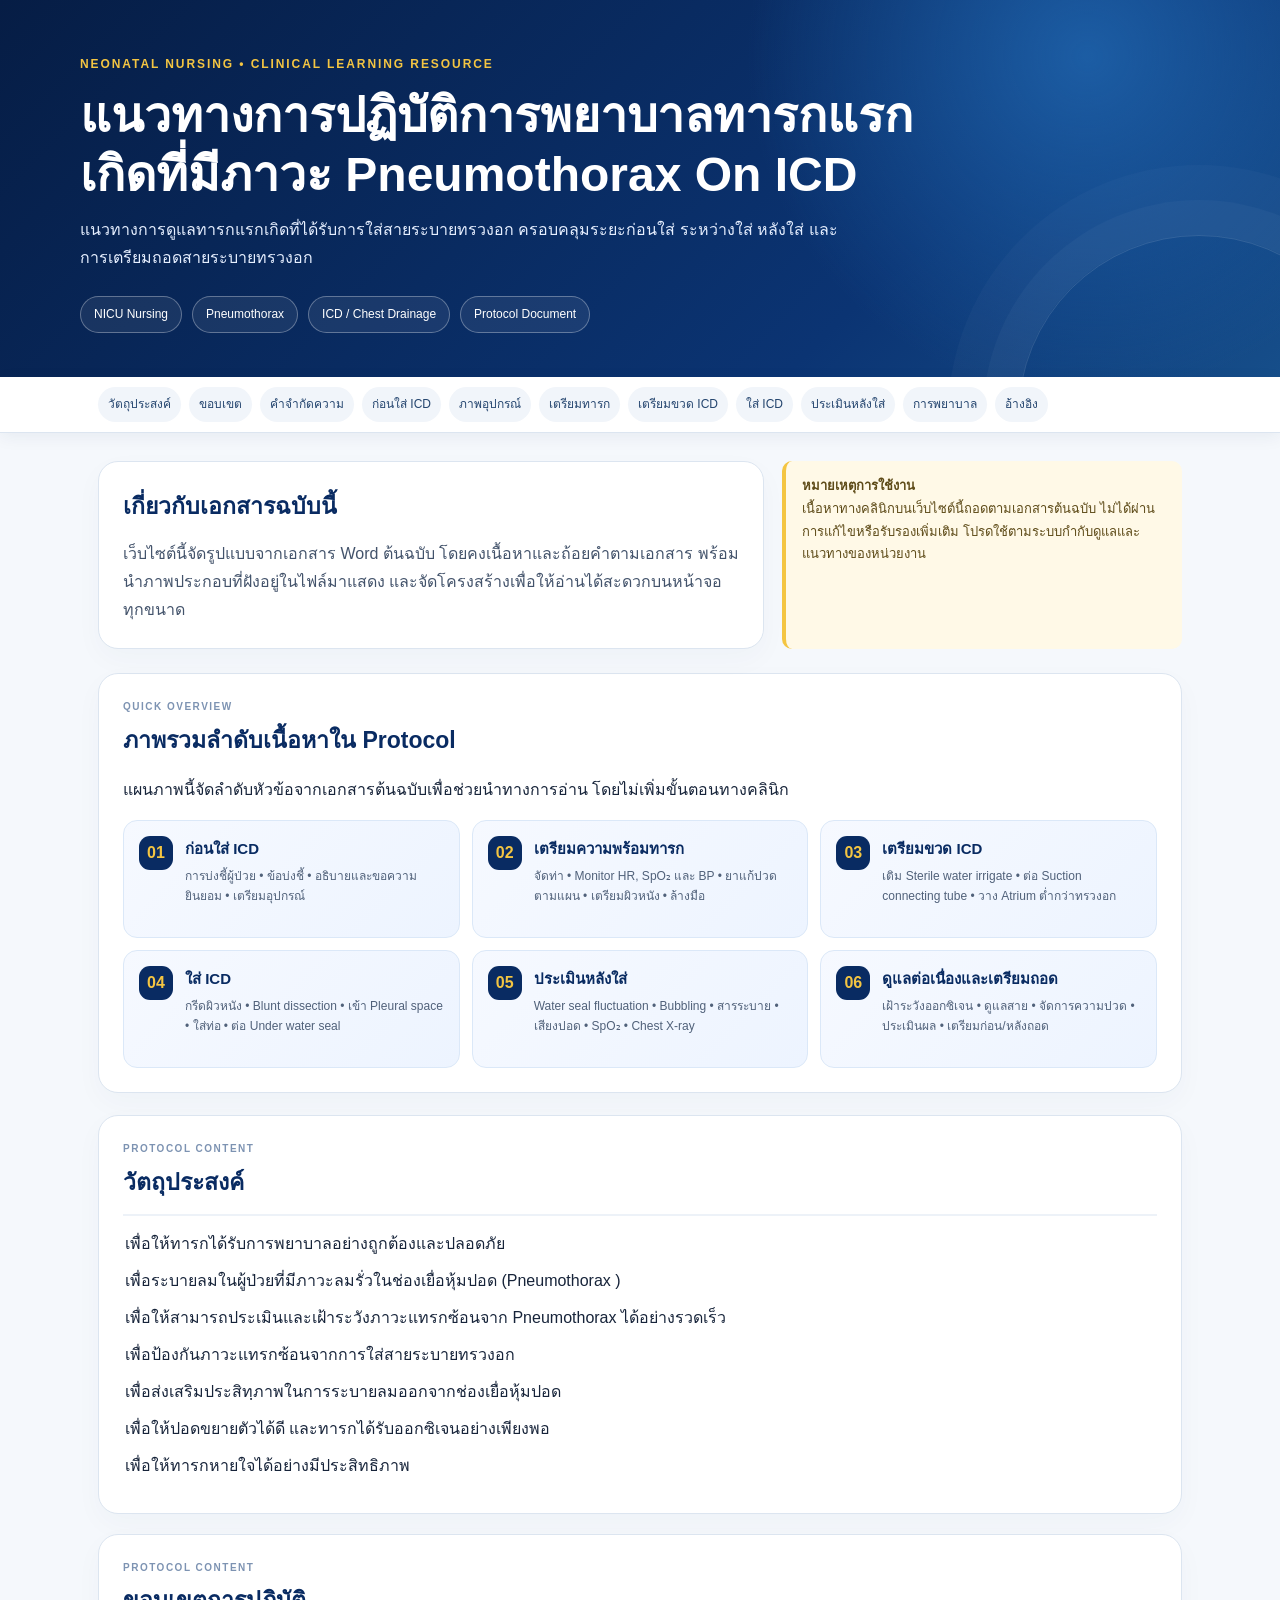
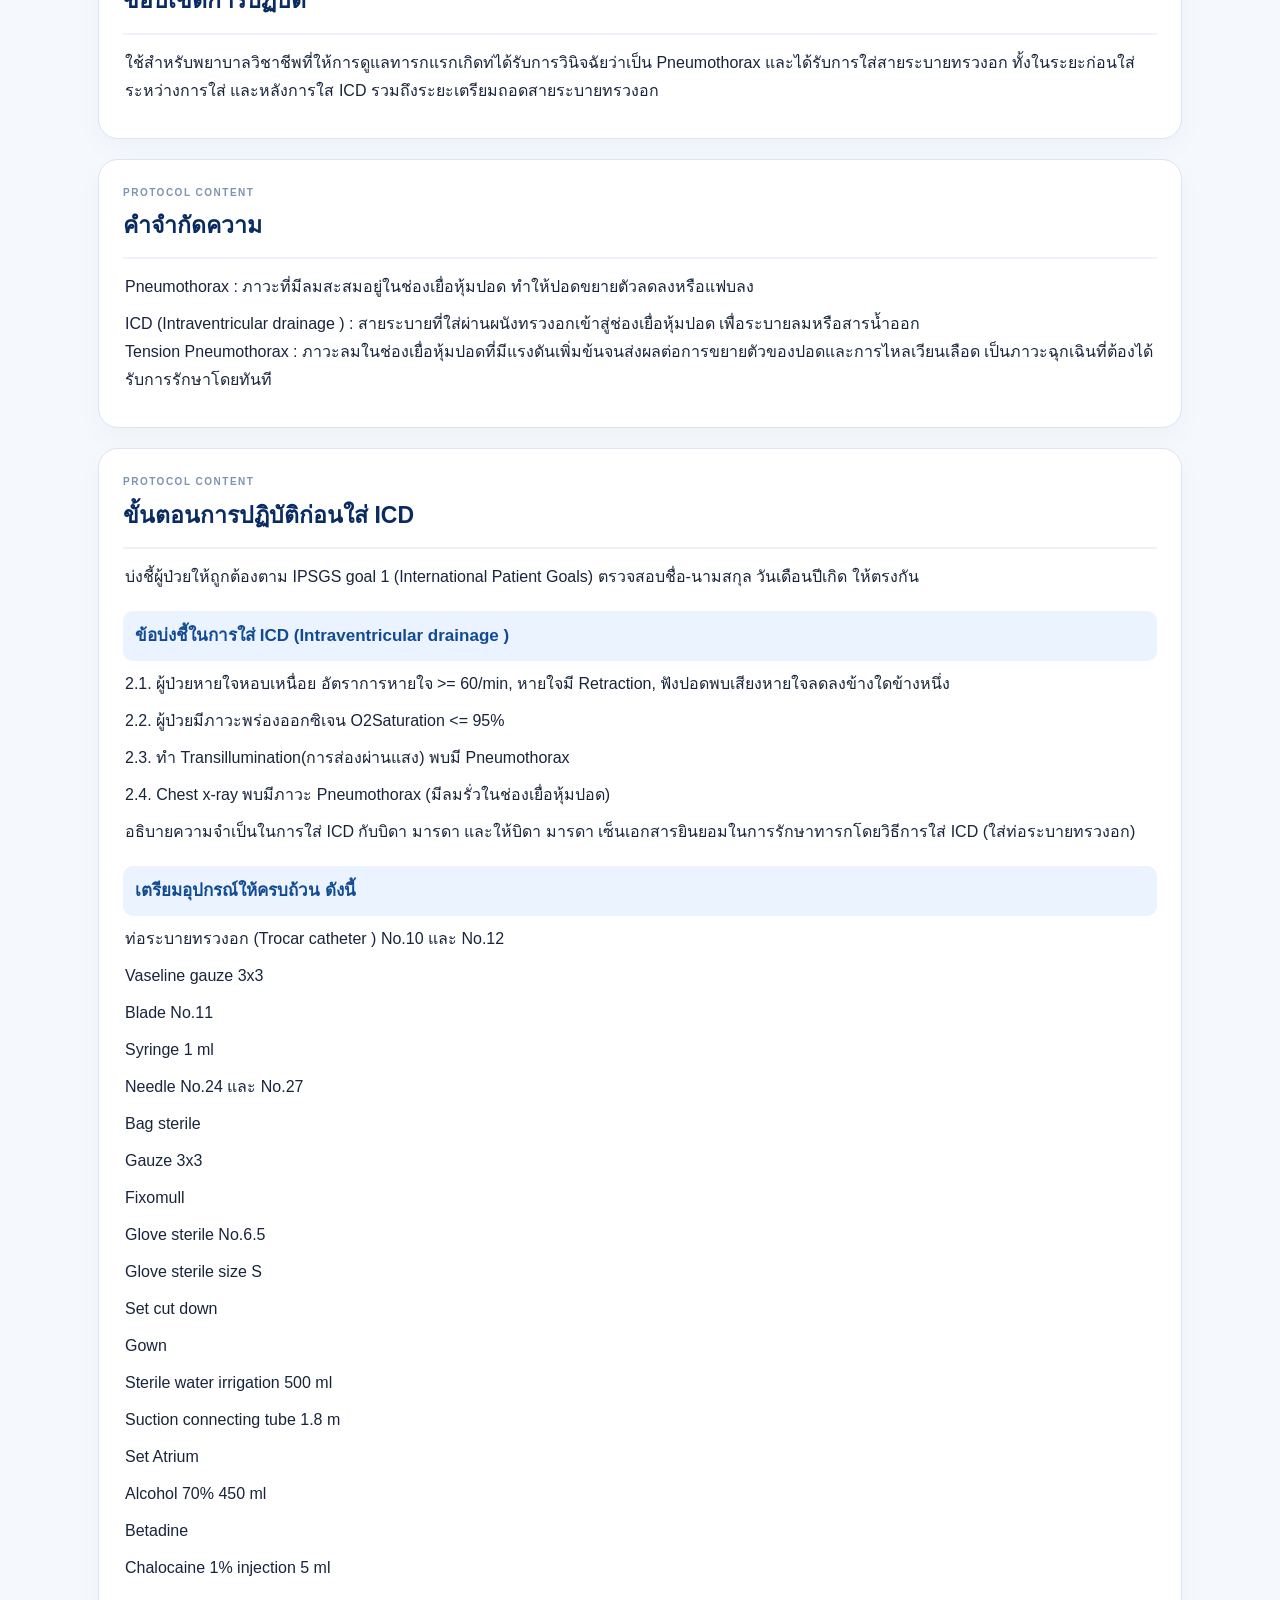
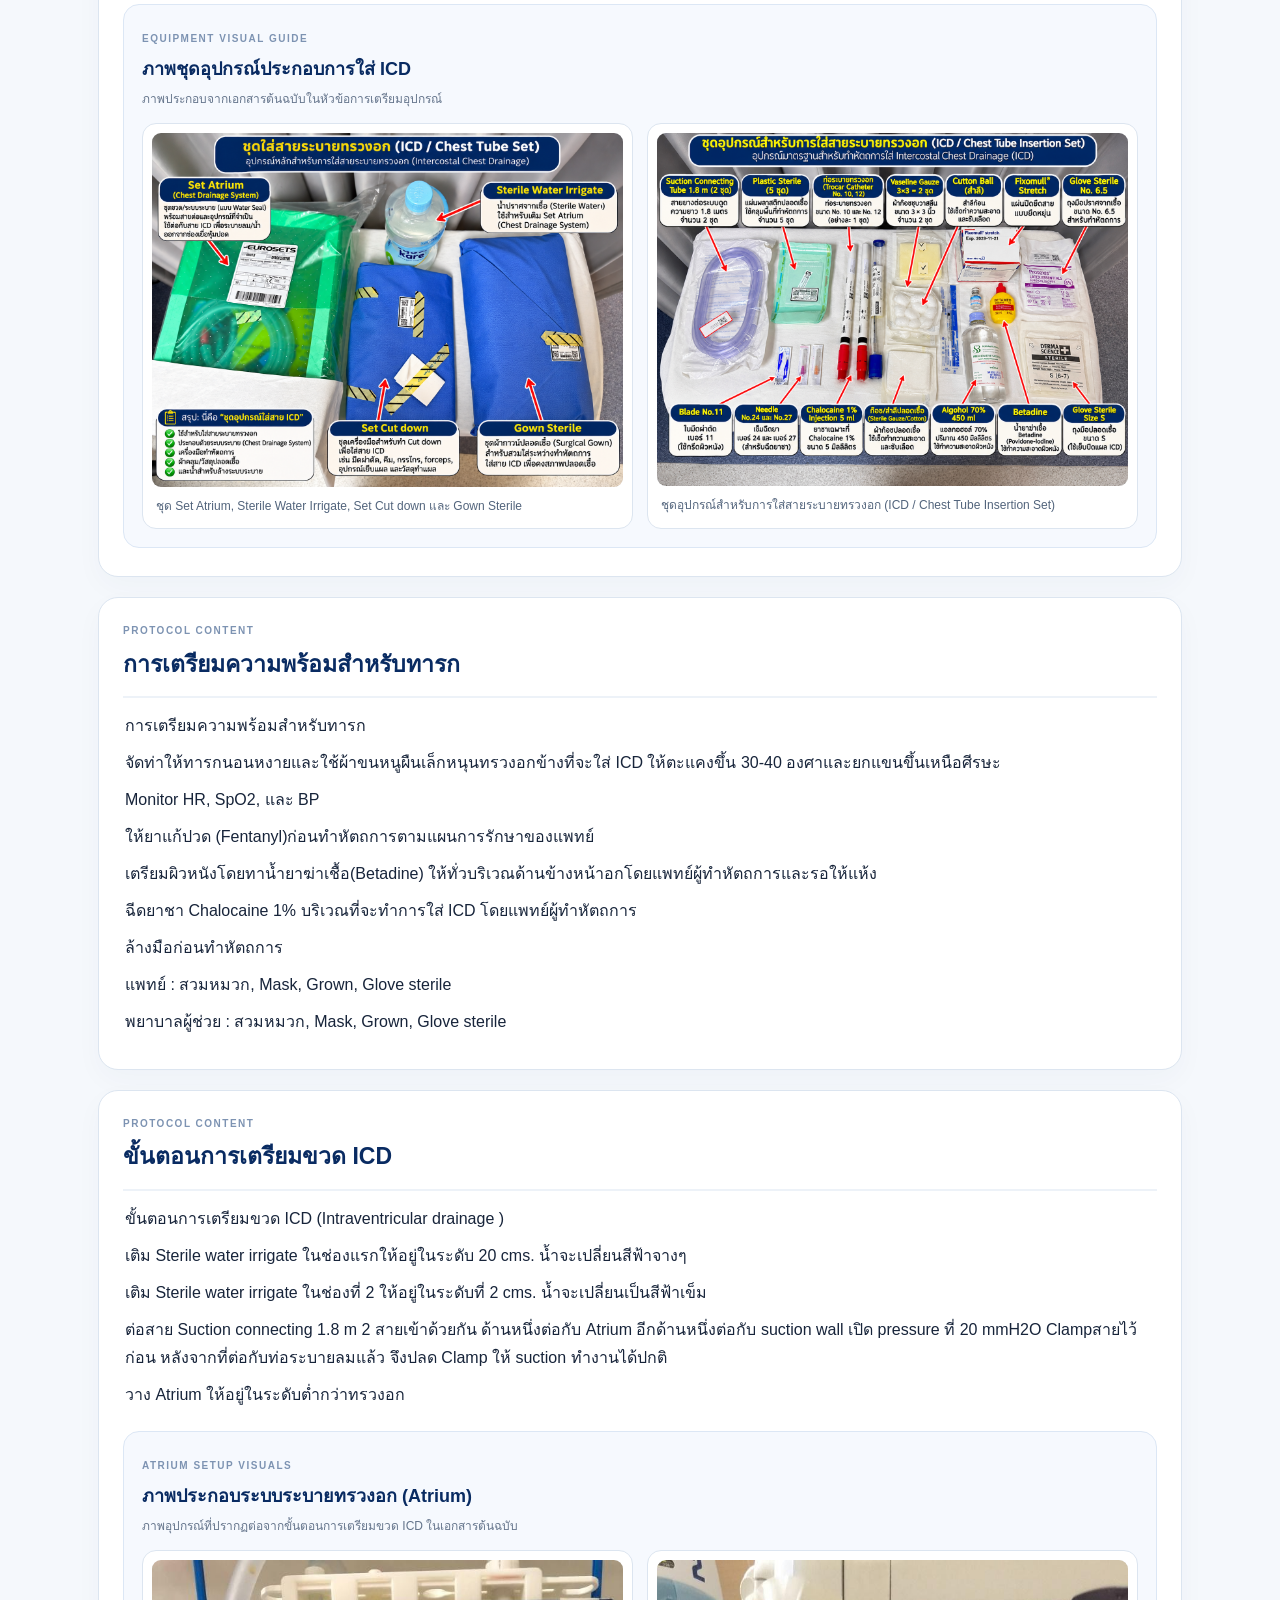
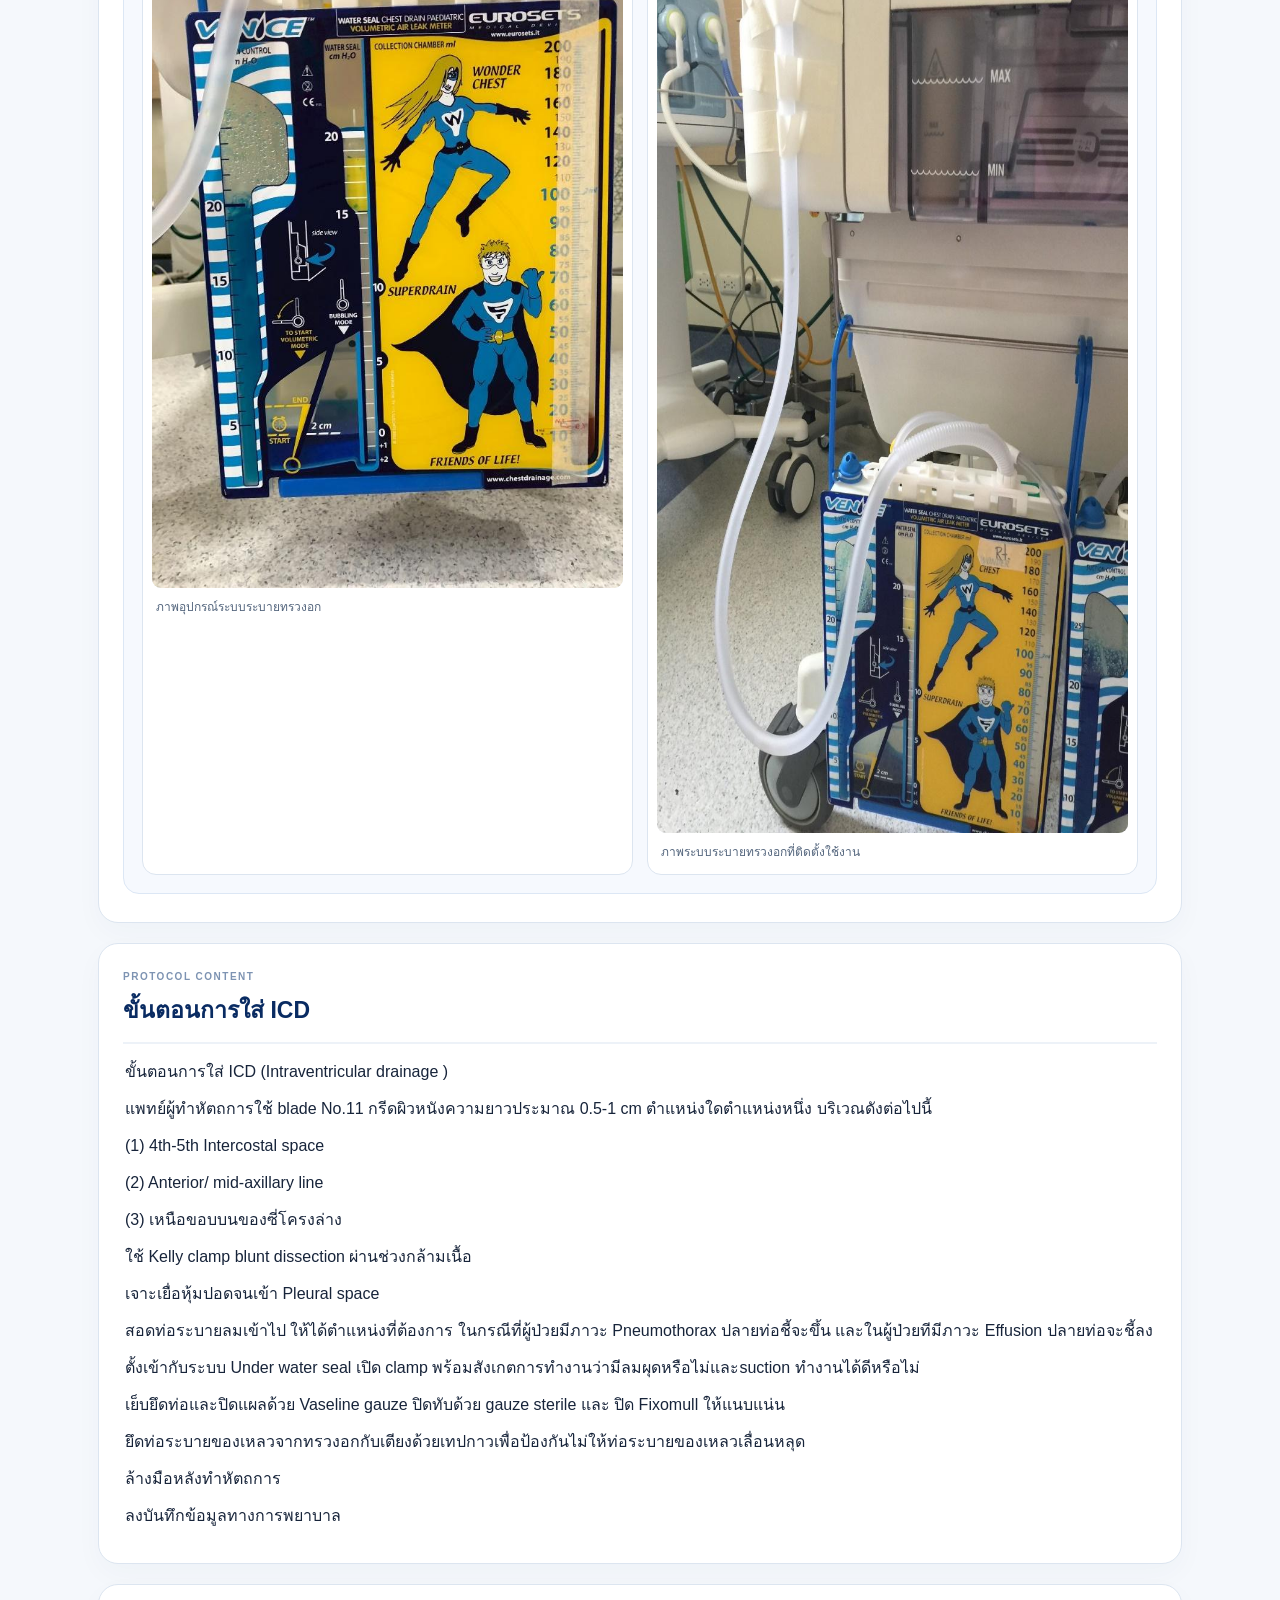
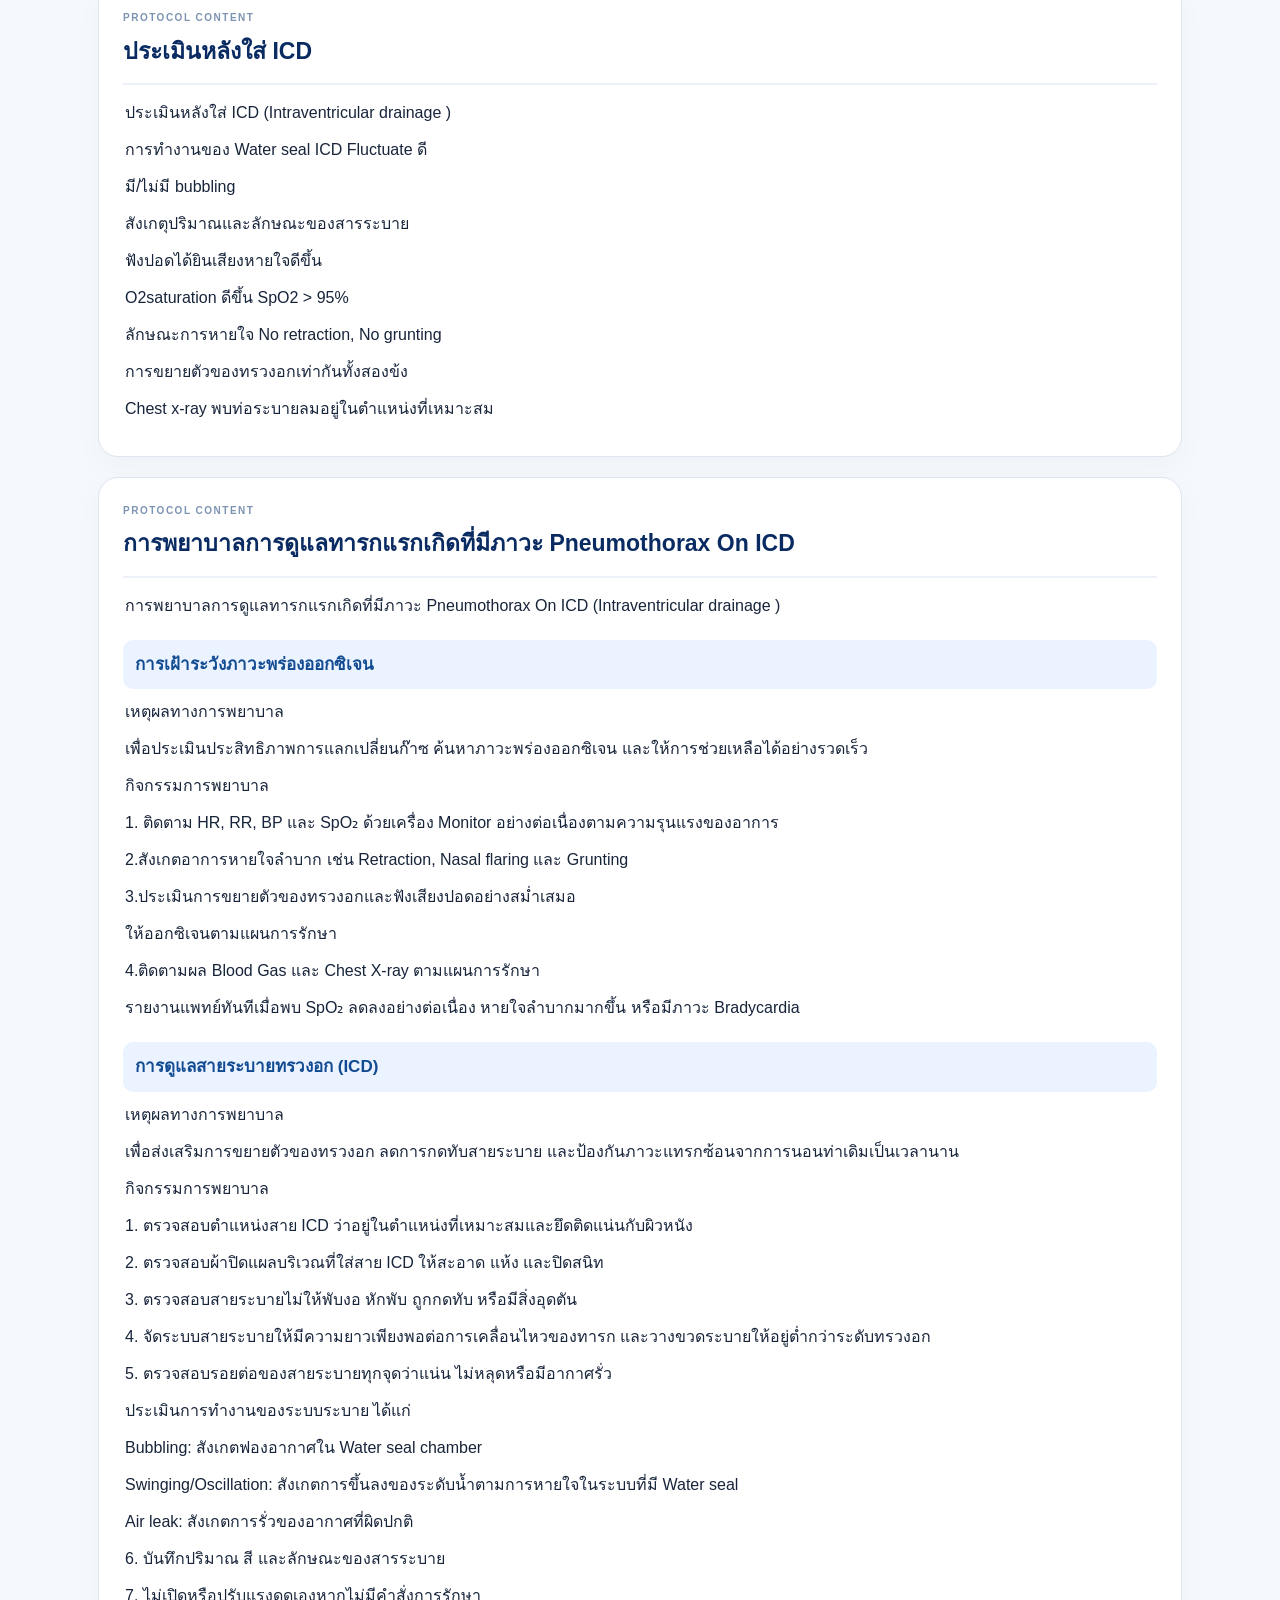
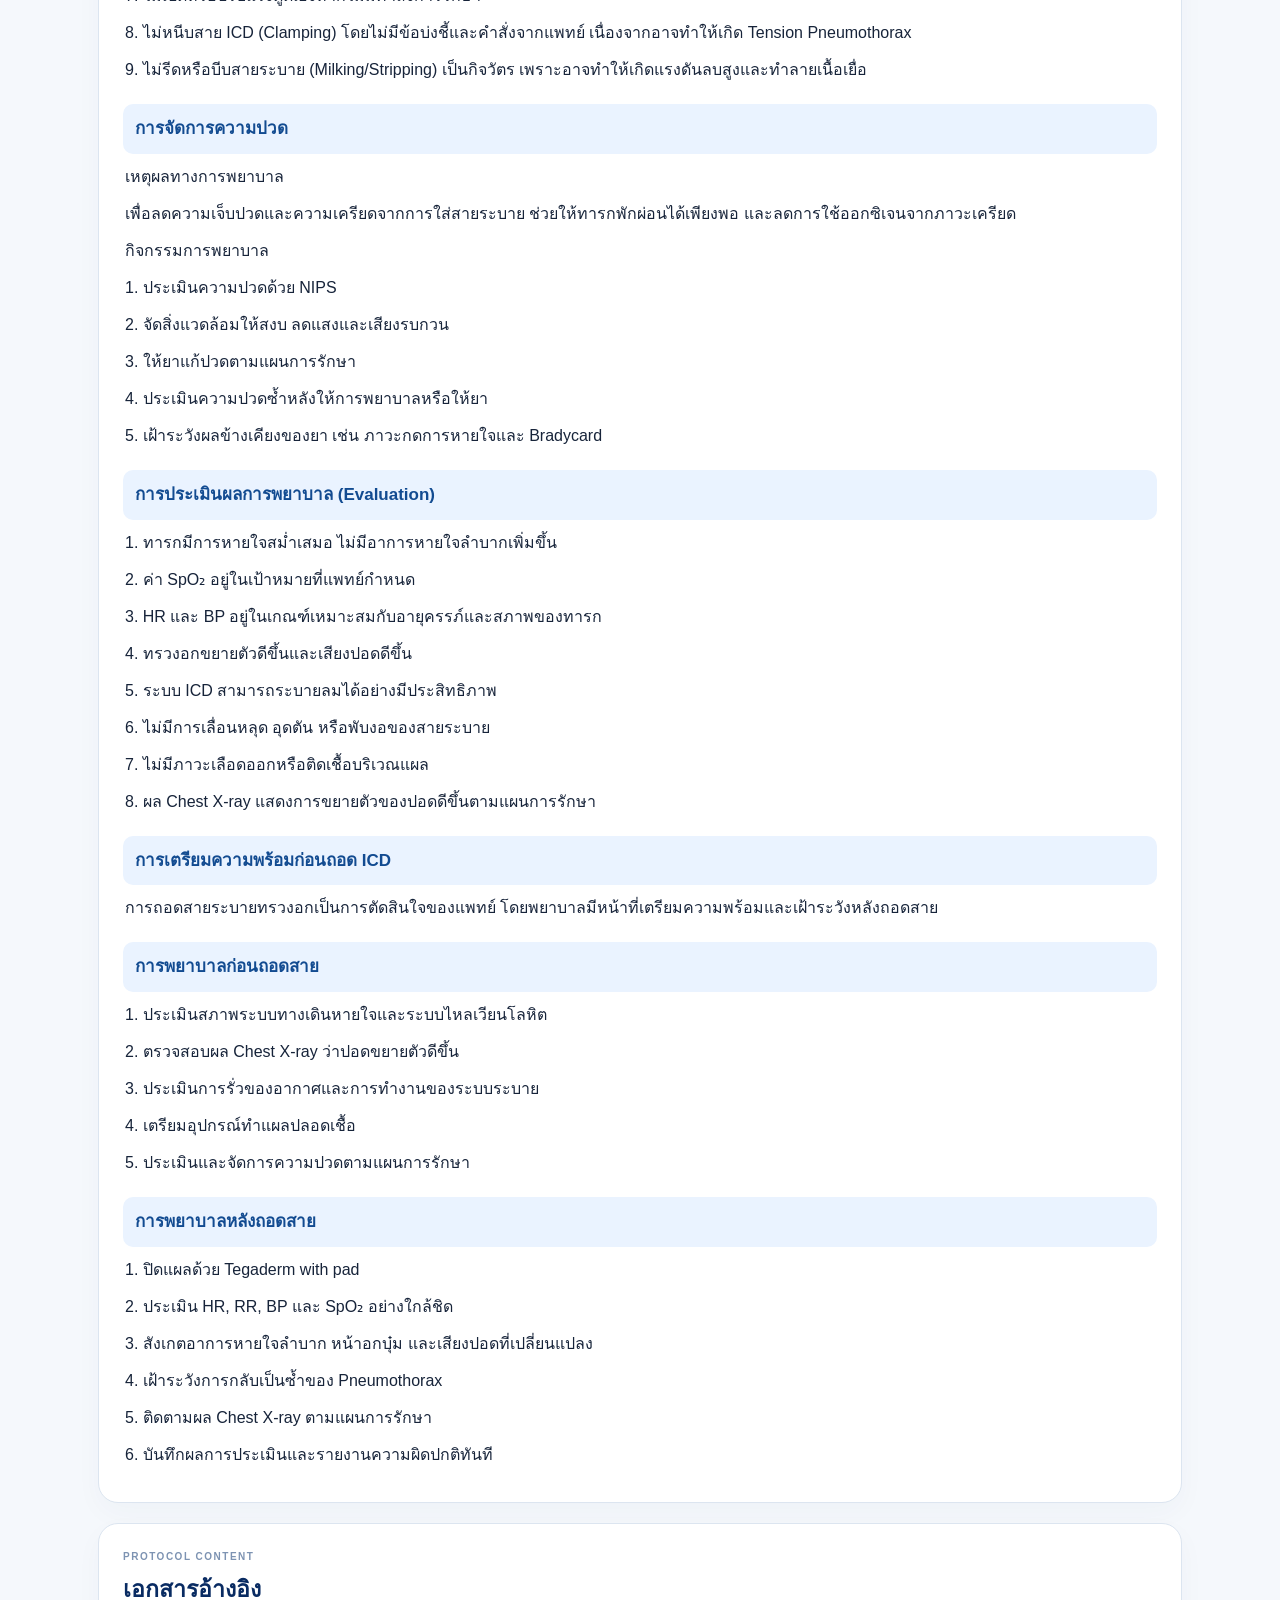
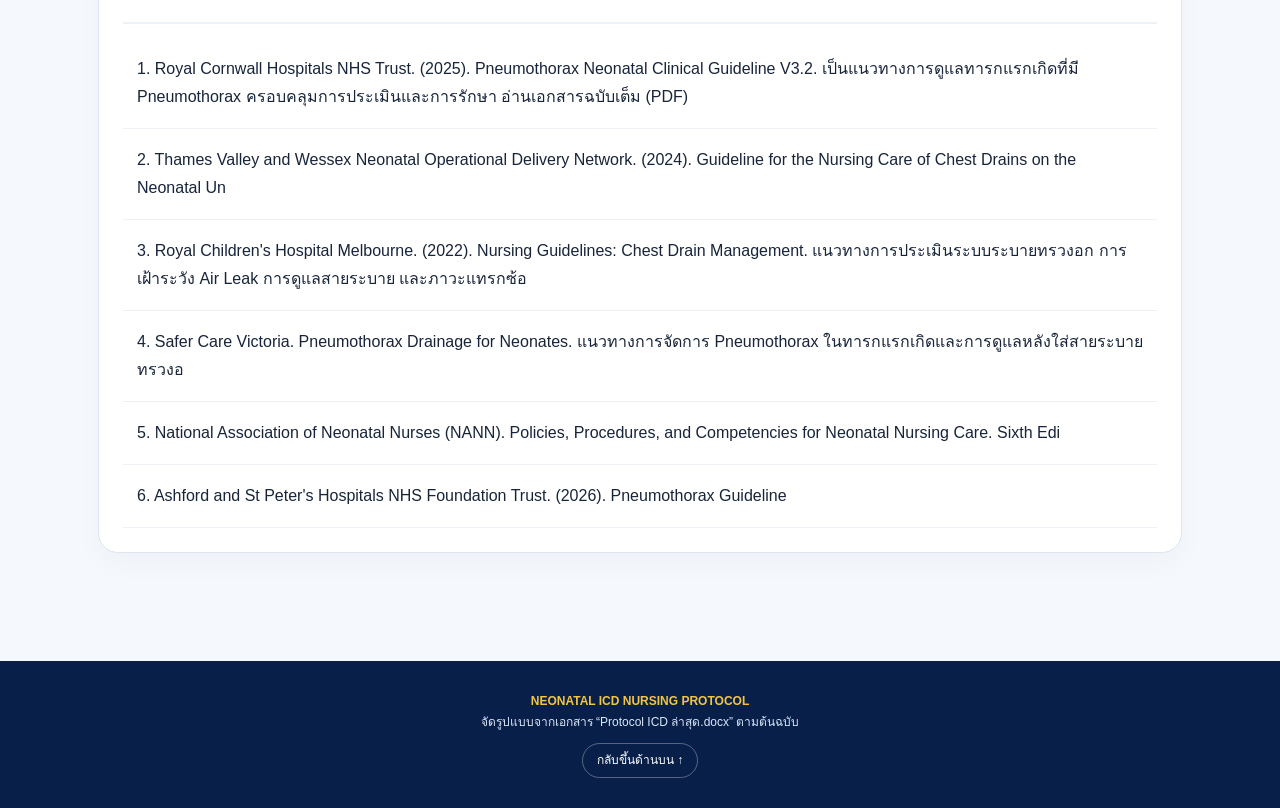
==== protocol/index.html @ 0363bdee "feat: add neonatal ICD protocol landing page" ====
<!DOCTYPE html>
<html lang="th">
<head>
<meta charset="utf-8">
<meta name="viewport" content="width=device-width, initial-scale=1">
<meta name="theme-color" content="#092b62">
<meta name="description" content="แนวทางการปฏิบัติการพยาบาลทารกแรกเกิดที่มีภาวะ Pneumothorax On ICD">
<title>Neonatal ICD Nursing Protocol | Learning Landing Page</title>
<style>
:root{--navy:#092b62;--blue:#124b91;--sky:#eaf3ff;--gold:#f4c542;--ink:#17243a;--muted:#64748b;--paper:#f5f8fc;--line:#dce5f0;--white:#fff;--red:#d92d20}
*{box-sizing:border-box}html{scroll-behavior:smooth;scroll-padding-top:86px}
body{margin:0;background:var(--paper);color:var(--ink);font-family:Tahoma,"Noto Sans Thai",Arial,sans-serif;line-height:1.75}
a{color:inherit}
.hero{background:radial-gradient(circle at 85% 15%,#1c5da4 0,transparent 30%),linear-gradient(135deg,#061d45,#0b3473 70%,#164e8a);color:white;padding:54px 22px 44px;position:relative;overflow:hidden}
.hero:after{content:"";position:absolute;width:360px;height:360px;border:1px solid #ffffff20;border-radius:50%;right:-100px;bottom:-220px;box-shadow:0 0 0 35px #ffffff08,0 0 0 70px #ffffff06}
.wrap{max-width:1120px;margin:auto;position:relative;z-index:1}
.eyebrow{font-size:12px;letter-spacing:.16em;color:var(--gold);font-weight:800}
h1{font-size:clamp(28px,5vw,48px);line-height:1.22;margin:12px 0;max-width:900px}
.hero p{max-width:760px;color:#e6efff;font-size:16px;margin:10px 0 0}
.hero-meta{display:flex;flex-wrap:wrap;gap:10px;margin-top:24px}
.pill{border:1px solid #ffffff50;background:#ffffff12;border-radius:99px;padding:7px 13px;font-size:12px}
.topnav{position:sticky;top:0;z-index:10;background:#fff;border-bottom:1px solid var(--line);box-shadow:0 4px 16px #0b2a5010}
.navinner{max-width:1120px;margin:auto;padding:10px 18px;display:flex;gap:8px;overflow-x:auto;white-space:nowrap}
.navinner a{font-size:12px;text-decoration:none;color:#23446e;padding:7px 10px;border-radius:99px;background:#f1f5fa}
.navinner a:hover{background:#dceaff;color:var(--navy)}
main{max-width:1120px;margin:28px auto;padding:0 18px 60px}
.intro-grid{display:grid;grid-template-columns:1.25fr .75fr;gap:18px;margin-bottom:24px}
.panel,.content-section,.visual-panel{background:white;border:1px solid var(--line);border-radius:20px;padding:24px;box-shadow:0 10px 28px #17365b08}
.panel h2,.content-section h2,.visual-panel h2{margin:0 0 14px;color:var(--navy);font-size:23px}
.panel p{margin:0;color:#43536b}
.notice{border-left:4px solid var(--gold);background:#fff9e7;padding:14px 16px;border-radius:10px;font-size:13px;color:#5d4a17}
.content-section{margin:20px 0;scroll-margin-top:84px}
.section-kicker{font-size:10px;font-weight:800;letter-spacing:.15em;color:#7d93b2;margin-bottom:4px}
.content-section h2{padding-bottom:12px;border-bottom:2px solid #edf2f8}
.content-section h3.subhead{font-size:17px;color:var(--blue);margin:20px 0 8px;padding:10px 12px;background:var(--sky);border-radius:10px}
.source-text{margin:9px 0;padding:0 2px;white-space:normal}
.reference{padding:8px 12px;border-bottom:1px solid #edf1f6}
.visual-panel{margin:22px 0;scroll-margin-top:84px}
.steps{display:grid;grid-template-columns:repeat(3,1fr);gap:12px;margin-top:16px}
.step{display:flex;gap:12px;padding:15px;border-radius:14px;background:linear-gradient(135deg,#f6f9ff,#edf4ff);border:1px solid #dbe8f8;min-height:118px}
.step-no{width:34px;height:34px;flex:0 0 34px;border-radius:11px;background:var(--navy);color:var(--gold);display:grid;place-items:center;font-weight:900}
.step h3{margin:0 0 5px;font-size:15px;color:var(--navy)}
.step p{margin:0;font-size:12px;color:#50617a;line-height:1.6}
.gallery{display:grid;grid-template-columns:repeat(2,1fr);gap:18px}
.media-card{margin:0;background:#f9fbfe;border:1px solid var(--line);border-radius:16px;padding:10px;overflow:hidden}
.media-card img{width:100%;height:auto;display:block;border-radius:10px;object-fit:contain;background:#eef2f7}
.media-card figcaption{font-size:12px;color:#52647c;padding:10px 5px 3px}
.footer{background:#071f49;color:#dbe8fb;padding:30px 20px;text-align:center;font-size:12px}
.footer strong{color:var(--gold)}
.backtop{display:inline-block;margin-top:10px;color:#fff;text-decoration:none;border:1px solid #ffffff50;border-radius:99px;padding:6px 14px}
@media(max-width:760px){.intro-grid{grid-template-columns:1fr}.steps{grid-template-columns:1fr 1fr}.gallery{grid-template-columns:1fr}main{padding-left:12px;padding-right:12px}.panel,.content-section,.visual-panel{padding:18px}}
@media(max-width:480px){.steps{grid-template-columns:1fr}.hero{padding-top:38px}}
@media print{.topnav{position:static}.hero{padding:24px}.content-section,.panel,.visual-panel{box-shadow:none;break-inside:avoid}}

.inline-media-block{margin:22px 0 4px;padding:18px;background:#f6f9fe;border:1px solid #dce7f5;border-radius:16px}
.media-heading h3{margin:3px 0 4px;color:#092b62;font-size:18px}
.media-heading p{margin:0 0 13px;color:#64748b;font-size:12px}
.gallery{display:grid;grid-template-columns:repeat(2,minmax(0,1fr));gap:14px}
.media-card{margin:0;background:#fff;border:1px solid #dce5f0;border-radius:14px;padding:9px;overflow:hidden}
.media-card img{width:100%;height:auto;display:block;border-radius:9px;object-fit:contain;background:#eef2f7}
.media-card figcaption{font-size:12px;color:#52647c;padding:9px 4px 2px}
@media(max-width:760px){.gallery{grid-template-columns:1fr}}
</style>
</head>
<body id="top">
<header class="hero"><div class="wrap">
<div class="eyebrow">NEONATAL NURSING • CLINICAL LEARNING RESOURCE</div>
<h1>แนวทางการปฏิบัติการพยาบาลทารกแรกเกิดที่มีภาวะ Pneumothorax On ICD</h1>
<p>แนวทางการดูแลทารกแรกเกิดที่ได้รับการใส่สายระบายทรวงอก ครอบคลุมระยะก่อนใส่ ระหว่างใส่ หลังใส่ และการเตรียมถอดสายระบายทรวงอก</p>
<div class="hero-meta"><span class="pill">NICU Nursing</span><span class="pill">Pneumothorax</span><span class="pill">ICD / Chest Drainage</span><span class="pill">Protocol Document</span></div>
</div></header>
<div class="topnav"><nav class="navinner"><a href="#overview">วัตถุประสงค์</a><a href="#scope">ขอบเขต</a><a href="#definitions">คำจำกัดความ</a><a href="#before">ก่อนใส่ ICD</a><a href="#infographics">ภาพอุปกรณ์</a><a href="#preparation">เตรียมทารก</a><a href="#atrium">เตรียมขวด ICD</a><a href="#insertion">ใส่ ICD</a><a href="#assessment">ประเมินหลังใส่</a><a href="#nursing">การพยาบาล</a><a href="#references">อ้างอิง</a></nav></div>
<main>
<div class="intro-grid">
<div class="panel"><h2>เกี่ยวกับเอกสารฉบับนี้</h2><p>เว็บไซต์นี้จัดรูปแบบจากเอกสาร Word ต้นฉบับ โดยคงเนื้อหาและถ้อยคำตามเอกสาร พร้อมนำภาพประกอบที่ฝังอยู่ในไฟล์มาแสดง และจัดโครงสร้างเพื่อให้อ่านได้สะดวกบนหน้าจอทุกขนาด</p></div>
<div class="notice"><strong>หมายเหตุการใช้งาน</strong><br>เนื้อหาทางคลินิกบนเว็บไซต์นี้ถอดตามเอกสารต้นฉบับ ไม่ได้ผ่านการแก้ไขหรือรับรองเพิ่มเติม โปรดใช้ตามระบบกำกับดูแลและแนวทางของหน่วยงาน</div>
</div>
<section class="visual-panel" id="infographics"><div class="section-kicker">QUICK OVERVIEW</div><h2>ภาพรวมลำดับเนื้อหาใน Protocol</h2><p>แผนภาพนี้จัดลำดับหัวข้อจากเอกสารต้นฉบับเพื่อช่วยนำทางการอ่าน โดยไม่เพิ่มขั้นตอนทางคลินิก</p><div class="steps"><div class="step"><span class="step-no">01</span><div><h3>ก่อนใส่ ICD</h3><p>การบ่งชี้ผู้ป่วย • ข้อบ่งชี้ • อธิบายและขอความยินยอม • เตรียมอุปกรณ์</p></div></div><div class="step"><span class="step-no">02</span><div><h3>เตรียมความพร้อมทารก</h3><p>จัดท่า • Monitor HR, SpO₂ และ BP • ยาแก้ปวดตามแผน • เตรียมผิวหนัง • ล้างมือ</p></div></div><div class="step"><span class="step-no">03</span><div><h3>เตรียมขวด ICD</h3><p>เติม Sterile water irrigate • ต่อ Suction connecting tube • วาง Atrium ต่ำกว่าทรวงอก</p></div></div><div class="step"><span class="step-no">04</span><div><h3>ใส่ ICD</h3><p>กรีดผิวหนัง • Blunt dissection • เข้า Pleural space • ใส่ท่อ • ต่อ Under water seal</p></div></div><div class="step"><span class="step-no">05</span><div><h3>ประเมินหลังใส่</h3><p>Water seal fluctuation • Bubbling • สารระบาย • เสียงปอด • SpO₂ • Chest X-ray</p></div></div><div class="step"><span class="step-no">06</span><div><h3>ดูแลต่อเนื่องและเตรียมถอด</h3><p>เฝ้าระวังออกซิเจน • ดูแลสาย • จัดการความปวด • ประเมินผล • เตรียมก่อน/หลังถอด</p></div></div></div></section>
<section class="content-section" id="overview"><div class="section-kicker">PROTOCOL CONTENT</div><h2>วัตถุประสงค์</h2><p class="source-text">เพื่อให้ทารกได้รับการพยาบาลอย่างถูกต้องและปลอดภัย</p><p class="source-text">เพื่อระบายลมในผู้ป่วยที่มีภาวะลมรั่วในช่องเยื่อหุ้มปอด (Pneumothorax )</p><p class="source-text">เพื่อให้สามารถประเมินและเฝ้าระวังภาวะแทรกซ้อนจาก Pneumothorax ได้อย่างรวดเร็ว</p><p class="source-text">เพื่อป้องกันภาวะแทรกซ้อนจากการใส่สายระบายทรวงอก</p><p class="source-text">เพื่อส่งเสริมประสิทฺภาพในการระบายลมออกจากช่องเยื่อหุ้มปอด</p><p class="source-text">เพื่อให้ปอดขยายตัวได้ดี และทารกได้รับออกซิเจนอย่างเพียงพอ</p><p class="source-text">เพื่อให้ทารกหายใจได้อย่างมีประสิทธิภาพ</p></section><section class="content-section" id="scope"><div class="section-kicker">PROTOCOL CONTENT</div><h2>ขอบเขตการปฏิบัติ</h2><p class="source-text">ใช้สำหรับพยาบาลวิชาชีพที่ให้การดูแลทารกแรกเกิดท่ได้รับการวินิจฉัยว่าเป็น Pneumothorax  และได้รับการใส่สายระบายทรวงอก  ทั้งในระยะก่อนใส่  ระหว่างการใส่ และหลังการใส ICD  รวมถึงระยะเตรียมถอดสายระบายทรวงอก</p></section><section class="content-section" id="definitions"><div class="section-kicker">PROTOCOL CONTENT</div><h2>คำจำกัดความ</h2><p class="source-text">Pneumothorax : ภาวะที่มีลมสะสมอยู่ในช่องเยื่อหุ้มปอด  ทำให้ปอดขยายตัวลดลงหรือแฟบลง</p><p class="source-text">ICD (Intraventricular drainage ) : สายระบายที่ใส่ผ่านผนังทรวงอกเข้าสู่ช่องเยื่อหุ้มปอด  เพื่อระบายลมหรือสารน้ำออก<br>Tension  Pneumothorax : ภาวะลมในช่องเยื่อหุ้มปอดที่มีแรงดันเพิ่มข้นจนส่งผลต่อการขยายตัวของปอดและการไหลเวียนเลือด  เป็นภาวะฉุกเฉินที่ต้องได้รับการรักษาโดยทันที</p></section><section class="content-section" id="before"><div class="section-kicker">PROTOCOL CONTENT</div><h2>ขั้นตอนการปฏิบัติก่อนใส่ ICD</h2><p class="source-text">บ่งชี้ผู้ป่วยให้ถูกต้องตาม IPSGS goal 1  (International Patient Goals) ตรวจสอบชื่อ-นามสกุล วันเดือนปีเกิด ให้ตรงกัน</p><h3 class="subhead">ข้อบ่งชี้ในการใส่ ICD (Intraventricular drainage )</h3><p class="source-text">2.1. ผู้ป่วยหายใจหอบเหนื่อย อัตราการหายใจ &gt;= 60/min, หายใจมี Retraction, ฟังปอดพบเสียงหายใจลดลงข้างใดข้างหนึ่ง</p><p class="source-text">2.2. ผู้ป่วยมีภาวะพร่องออกซิเจน O2Saturation &lt;= 95%</p><p class="source-text">2.3. ทำ Transillumination(การส่องผ่านแสง) พบมี Pneumothorax</p><p class="source-text">2.4. Chest x-ray พบมีภาวะ Pneumothorax (มีลมรั่วในช่องเยื่อหุ้มปอด)</p><p class="source-text">อธิบายความจำเป็นในการใส่ ICD กับบิดา มารดา และให้บิดา  มารดา เซ็นเอกสารยินยอมในการรักษาทารกโดยวิธีการใส่ ICD (ใส่ท่อระบายทรวงอก)</p><h3 class="subhead">เตรียมอุปกรณ์ให้ครบถ้วน ดังนี้</h3><p class="source-text">ท่อระบายทรวงอก (Trocar catheter ) No.10 และ No.12</p><p class="source-text">Vaseline gauze 3x3</p><p class="source-text">Blade No.11</p><p class="source-text">Syringe 1 ml</p><p class="source-text">Needle No.24 และ No.27</p><p class="source-text">Bag sterile</p><p class="source-text">Gauze 3x3</p><p class="source-text">Fixomull</p><p class="source-text">Glove sterile No.6.5</p><p class="source-text">Glove sterile size S</p><p class="source-text">Set cut down</p><p class="source-text">Gown</p><p class="source-text">Sterile water irrigation 500 ml</p><p class="source-text">Suction connecting tube 1.8 m</p><p class="source-text">Set Atrium</p><p class="source-text">Alcohol 70% 450 ml</p><p class="source-text">Betadine</p><p class="source-text">Chalocaine 1% injection 5 ml</p><div class="inline-media-block"><div class="media-heading"><span class="section-kicker">EQUIPMENT VISUAL GUIDE</span><h3>ภาพชุดอุปกรณ์ประกอบการใส่ ICD</h3><p>ภาพประกอบจากเอกสารต้นฉบับในหัวข้อการเตรียมอุปกรณ์</p></div><div class="gallery"><figure class="media-card"><img src="assets/document_image_1.png" alt="ชุด Set Atrium, Sterile Water Irrigate, Set Cut down และ Gown Sterile" loading="lazy"><figcaption>ชุด Set Atrium, Sterile Water Irrigate, Set Cut down และ Gown Sterile</figcaption></figure><figure class="media-card"><img src="assets/document_image_3.png" alt="ชุดอุปกรณ์สำหรับการใส่สายระบายทรวงอก (ICD / Chest Tube Insertion Set)" loading="lazy"><figcaption>ชุดอุปกรณ์สำหรับการใส่สายระบายทรวงอก (ICD / Chest Tube Insertion Set)</figcaption></figure></div></div></section><section class="content-section" id="preparation"><div class="section-kicker">PROTOCOL CONTENT</div><h2>การเตรียมความพร้อมสำหรับทารก</h2><p class="source-text">การเตรียมความพร้อมสำหรับทารก</p><p class="source-text">จัดท่าให้ทารกนอนหงายและใช้ผ้าขนหนูผืนเล็กหนุนทรวงอกข้างที่จะใส่ ICD ให้ตะแคงขึ้น 30-40 องศาและยกแขนขึ้นเหนือศีรษะ</p><p class="source-text">Monitor HR, SpO2, และ BP</p><p class="source-text">ให้ยาแก้ปวด (Fentanyl)ก่อนทำหัตถการตามแผนการรักษาของแพทย์</p><p class="source-text">เตรียมผิวหนังโดยทาน้ำยาฆ่าเชื้อ(Betadine) ให้ทั่วบริเวณด้านข้างหน้าอกโดยแพทย์ผู้ทำหัตถการและรอให้แห้ง</p><p class="source-text">ฉีดยาชา Chalocaine 1% บริเวณที่จะทำการใส่ ICD โดยแพทย์ผู้ทำหัตถการ</p><p class="source-text">ล้างมือก่อนทำหัตถการ</p><p class="source-text">แพทย์ : สวมหมวก, Mask, Grown, Glove sterile</p><p class="source-text">พยาบาลผู้ช่วย : สวมหมวก, Mask, Grown, Glove sterile</p></section><section class="content-section" id="atrium"><div class="section-kicker">PROTOCOL CONTENT</div><h2>ขั้นตอนการเตรียมขวด ICD</h2><p class="source-text">ขั้นตอนการเตรียมขวด ICD (Intraventricular drainage )</p><p class="source-text">เติม Sterile water irrigate ในช่องแรกให้อยู่ในระดับ 20 cms. น้ำจะเปลี่ยนสีฟ้าจางๆ</p><p class="source-text">เติม Sterile water irrigate ในช่องที่ 2 ให้อยู่ในระดับที่ 2 cms. น้ำจะเปลี่ยนเป็นสีฟ้าเข็ม</p><p class="source-text">ต่อสาย Suction connecting 1.8 m 2 สายเข้าด้วยกัน ด้านหนึ่งต่อกับ Atrium อีกด้านหนึ่งต่อกับ suction wall เปิด pressure ที่ 20 mmH2O  Clampสายไว้ก่อน หลังจากที่ต่อกับท่อระบายลมแล้ว จึงปลด Clamp ให้ suction ทำงานได้ปกติ</p><p class="source-text">วาง Atrium ให้อยู่ในระดับต่ำกว่าทรวงอก</p><div class="inline-media-block"><div class="media-heading"><span class="section-kicker">ATRIUM SETUP VISUALS</span><h3>ภาพประกอบระบบระบายทรวงอก (Atrium)</h3><p>ภาพอุปกรณ์ที่ปรากฏต่อจากขั้นตอนการเตรียมขวด ICD ในเอกสารต้นฉบับ</p></div><div class="gallery"><figure class="media-card"><img src="assets/document_image_4.jpg" alt="ภาพอุปกรณ์ระบบระบายทรวงอก" loading="lazy"><figcaption>ภาพอุปกรณ์ระบบระบายทรวงอก</figcaption></figure><figure class="media-card"><img src="assets/document_image_2.jpg" alt="ภาพระบบระบายทรวงอกที่ติดตั้งใช้งาน" loading="lazy"><figcaption>ภาพระบบระบายทรวงอกที่ติดตั้งใช้งาน</figcaption></figure></div></div></section><section class="content-section" id="insertion"><div class="section-kicker">PROTOCOL CONTENT</div><h2>ขั้นตอนการใส่ ICD</h2><p class="source-text">ขั้นตอนการใส่ ICD (Intraventricular drainage )</p><p class="source-text">แพทย์ผู้ทำหัตถการใช้ blade No.11 กรีดผิวหนังความยาวประมาณ 0.5-1 cm ตำแหน่งใดตำแหน่งหนึ่ง บริเวณดังต่อไปนี้</p><p class="source-text">(1) 4th-5th Intercostal space</p><p class="source-text">(2) Anterior/ mid-axillary line</p><p class="source-text">(3) เหนือขอบบนของซี่โครงล่าง</p><p class="source-text">ใช้ Kelly clamp blunt dissection ผ่านช่วงกล้ามเนื้อ</p><p class="source-text">เจาะเยื่อหุ้มปอดจนเข้า Pleural space</p><p class="source-text">สอดท่อระบายลมเข้าไป ให้ได้ตำแหน่งที่ต้องการ ในกรณีที่ผู้ป่วยมีภาวะ Pneumothorax ปลายท่อชี้จะขึ้น และในผู้ป่วยทีมีภาวะ Effusion ปลายท่อจะชี้ลง</p><p class="source-text">ตั้งเข้ากับระบบ Under water seal เปิด clamp พร้อมสังเกตการทำงานว่ามีลมผุดหรือไม่และsuction ทำงานได้ดีหรือไม่</p><p class="source-text">เย็บยึดท่อและปิดแผลด้วย Vaseline gauze ปิดทับด้วย gauze sterile และ ปิด Fixomull ให้แนบแน่น</p><p class="source-text">ยึดท่อระบายของเหลวจากทรวงอกกับเตียงด้วยเทปกาวเพื่อป้องกันไม่ให้ท่อระบายของเหลวเลื่อนหลุด</p><p class="source-text">ล้างมือหลังทำหัตถการ</p><p class="source-text">ลงบันทึกข้อมูลทางการพยาบาล</p></section><section class="content-section" id="assessment"><div class="section-kicker">PROTOCOL CONTENT</div><h2>ประเมินหลังใส่ ICD</h2><p class="source-text">ประเมินหลังใส่ ICD  (Intraventricular drainage )</p><p class="source-text">การทำงานของ Water  seal ICD Fluctuate ดี</p><p class="source-text">มี/ไม่มี bubbling</p><p class="source-text">สังเกตุปริมาณและลักษณะของสารระบาย</p><p class="source-text">ฟังปอดได้ยินเสียงหายใจดีขึ้น</p><p class="source-text">O2saturation ดีขึ้น SpO2 &gt; 95%</p><p class="source-text">ลักษณะการหายใจ No retraction, No grunting</p><p class="source-text">การขยายตัวของทรวงอกเท่ากันทั้งสองข้ง</p><p class="source-text">Chest x-ray พบท่อระบายลมอยู่ในตำแหน่งที่เหมาะสม</p></section><section class="content-section" id="nursing"><div class="section-kicker">PROTOCOL CONTENT</div><h2>การพยาบาลการดูแลทารกแรกเกิดที่มีภาวะ Pneumothorax On ICD</h2><p class="source-text">การพยาบาลการดูแลทารกแรกเกิดที่มีภาวะ Pneumothorax  On ICD (Intraventricular drainage )</p><h3 class="subhead">การเฝ้าระวังภาวะพร่องออกซิเจน</h3><p class="source-text">เหตุผลทางการพยาบาล</p><p class="source-text">เพื่อประเมินประสิทธิภาพการแลกเปลี่ยนก๊าซ ค้นหาภาวะพร่องออกซิเจน และให้การช่วยเหลือได้อย่างรวดเร็ว</p><p class="source-text">กิจกรรมการพยาบาล</p><p class="source-text">1.  ติดตาม HR, RR, BP และ SpO₂ ด้วยเครื่อง Monitor อย่างต่อเนื่องตามความรุนแรงของอาการ</p><p class="source-text">2.สังเกตอาการหายใจลำบาก เช่น Retraction, Nasal flaring และ Grunting</p><p class="source-text">3.ประเมินการขยายตัวของทรวงอกและฟังเสียงปอดอย่างสม่ำเสมอ</p><p class="source-text">ให้ออกซิเจนตามแผนการรักษา</p><p class="source-text">4.ติดตามผล Blood Gas และ Chest X-ray ตามแผนการรักษา</p><p class="source-text">รายงานแพทย์ทันทีเมื่อพบ SpO₂ ลดลงอย่างต่อเนื่อง หายใจลำบากมากขึ้น หรือมีภาวะ Bradycardia</p><h3 class="subhead">การดูแลสายระบายทรวงอก (ICD)</h3><p class="source-text">เหตุผลทางการพยาบาล</p><p class="source-text">เพื่อส่งเสริมการขยายตัวของทรวงอก ลดการกดทับสายระบาย และป้องกันภาวะแทรกซ้อนจากการนอนท่าเดิมเป็นเวลานาน</p><p class="source-text">กิจกรรมการพยาบาล</p><p class="source-text">1.  ตรวจสอบตำแหน่งสาย ICD ว่าอยู่ในตำแหน่งที่เหมาะสมและยึดติดแน่นกับผิวหนัง</p><p class="source-text">2.  ตรวจสอบผ้าปิดแผลบริเวณที่ใส่สาย ICD ให้สะอาด แห้ง และปิดสนิท</p><p class="source-text">3.  ตรวจสอบสายระบายไม่ให้พับงอ หักพับ ถูกกดทับ หรือมีสิ่งอุดตัน</p><p class="source-text">4.  จัดระบบสายระบายให้มีความยาวเพียงพอต่อการเคลื่อนไหวของทารก และวางขวดระบายให้อยู่ต่ำกว่าระดับทรวงอก</p><p class="source-text">5.  ตรวจสอบรอยต่อของสายระบายทุกจุดว่าแน่น ไม่หลุดหรือมีอากาศรั่ว</p><p class="source-text">ประเมินการทำงานของระบบระบาย ได้แก่</p><p class="source-text">Bubbling: สังเกตฟองอากาศใน Water seal chamber</p><p class="source-text">Swinging/Oscillation: สังเกตการขึ้นลงของระดับน้ำตามการหายใจในระบบที่มี Water seal</p><p class="source-text">Air leak: สังเกตการรั่วของอากาศที่ผิดปกติ</p><p class="source-text">6.  บันทึกปริมาณ สี และลักษณะของสารระบาย</p><p class="source-text">7.  ไม่เปิดหรือปรับแรงดูดเองหากไม่มีคำสั่งการรักษา</p><p class="source-text">8.  ไม่หนีบสาย ICD (Clamping) โดยไม่มีข้อบ่งชี้และคำสั่งจากแพทย์ เนื่องจากอาจทำให้เกิด Tension Pneumothorax</p><p class="source-text">9.  ไม่รีดหรือบีบสายระบาย (Milking/Stripping) เป็นกิจวัตร เพราะอาจทำให้เกิดแรงดันลบสูงและทำลายเนื้อเยื่อ</p><h3 class="subhead">การจัดการความปวด</h3><p class="source-text">เหตุผลทางการพยาบาล</p><p class="source-text">เพื่อลดความเจ็บปวดและความเครียดจากการใส่สายระบาย ช่วยให้ทารกพักผ่อนได้เพียงพอ และลดการใช้ออกซิเจนจากภาวะเครียด</p><p class="source-text">กิจกรรมการพยาบาล</p><p class="source-text">1.  ประเมินความปวดด้วย NIPS</p><p class="source-text">2.  จัดสิ่งแวดล้อมให้สงบ ลดแสงและเสียงรบกวน</p><p class="source-text">3.  ให้ยาแก้ปวดตามแผนการรักษา</p><p class="source-text">4.  ประเมินความปวดซ้ำหลังให้การพยาบาลหรือให้ยา</p><p class="source-text">5.  เฝ้าระวังผลข้างเคียงของยา เช่น ภาวะกดการหายใจและ Bradycard</p><h3 class="subhead">การประเมินผลการพยาบาล (Evaluation)</h3><p class="source-text">1.  ทารกมีการหายใจสม่ำเสมอ ไม่มีอาการหายใจลำบากเพิ่มขึ้น</p><p class="source-text">2.  ค่า SpO₂ อยู่ในเป้าหมายที่แพทย์กำหนด</p><p class="source-text">3.  HR และ BP อยู่ในเกณฑ์เหมาะสมกับอายุครรภ์และสภาพของทารก</p><p class="source-text">4.  ทรวงอกขยายตัวดีขึ้นและเสียงปอดดีขึ้น</p><p class="source-text">5.  ระบบ ICD สามารถระบายลมได้อย่างมีประสิทธิภาพ</p><p class="source-text">6.  ไม่มีการเลื่อนหลุด อุดตัน หรือพับงอของสายระบาย</p><p class="source-text">7.  ไม่มีภาวะเลือดออกหรือติดเชื้อบริเวณแผล</p><p class="source-text">8.  ผล Chest X-ray แสดงการขยายตัวของปอดดีขึ้นตามแผนการรักษา</p><h3 class="subhead">การเตรียมความพร้อมก่อนถอด ICD</h3><p class="source-text">การถอดสายระบายทรวงอกเป็นการตัดสินใจของแพทย์ โดยพยาบาลมีหน้าที่เตรียมความพร้อมและเฝ้าระวังหลังถอดสาย</p><h3 class="subhead">การพยาบาลก่อนถอดสาย</h3><p class="source-text">1.  ประเมินสภาพระบบทางเดินหายใจและระบบไหลเวียนโลหิต</p><p class="source-text">2.  ตรวจสอบผล Chest X-ray ว่าปอดขยายตัวดีขึ้น</p><p class="source-text">3.  ประเมินการรั่วของอากาศและการทำงานของระบบระบาย</p><p class="source-text">4.  เตรียมอุปกรณ์ทำแผลปลอดเชื้อ</p><p class="source-text">5.  ประเมินและจัดการความปวดตามแผนการรักษา</p><h3 class="subhead">การพยาบาลหลังถอดสาย</h3><p class="source-text">1.  ปิดแผลด้วย  Tegaderm with pad</p><p class="source-text">2.  ประเมิน HR, RR, BP และ SpO₂ อย่างใกล้ชิด</p><p class="source-text">3.  สังเกตอาการหายใจลำบาก หน้าอกบุ๋ม และเสียงปอดที่เปลี่ยนแปลง</p><p class="source-text">4.  เฝ้าระวังการกลับเป็นซ้ำของ Pneumothorax</p><p class="source-text">5.  ติดตามผล Chest X-ray ตามแผนการรักษา</p><p class="source-text">6.  บันทึกผลการประเมินและรายงานความผิดปกติทันที</p></section><section class="content-section" id="references"><div class="section-kicker">PROTOCOL CONTENT</div><h2>เอกสารอ้างอิง</h2><div class="reference"><p class="source-text">1. Royal Cornwall Hospitals NHS Trust. (2025). Pneumothorax Neonatal Clinical Guideline V3.2. เป็นแนวทางการดูแลทารกแรกเกิดที่มี Pneumothorax ครอบคลุมการประเมินและการรักษา อ่านเอกสารฉบับเต็ม (PDF)⁠</p></div><div class="reference"><p class="source-text">2. Thames Valley and Wessex Neonatal Operational Delivery Network. (2024). Guideline for the Nursing Care of Chest Drains on the Neonatal Un</p></div><div class="reference"><p class="source-text">3. Royal Children&#x27;s Hospital Melbourne. (2022). Nursing Guidelines: Chest Drain Management. แนวทางการประเมินระบบระบายทรวงอก การเฝ้าระวัง Air Leak การดูแลสายระบาย และภาวะแทรกซ้อ</p></div><div class="reference"><p class="source-text">4. Safer Care Victoria. Pneumothorax Drainage for Neonates. แนวทางการจัดการ Pneumothorax ในทารกแรกเกิดและการดูแลหลังใส่สายระบายทรวงอ</p></div><div class="reference"><p class="source-text">5. National Association of Neonatal Nurses (NANN). Policies, Procedures, and Competencies for Neonatal Nursing Care. Sixth Edi</p></div><div class="reference"><p class="source-text">6. Ashford and St Peter&#x27;s Hospitals NHS Foundation Trust. (2026). Pneumothorax Guideline</p></div></section>

</main>
<footer class="footer"><strong>NEONATAL ICD NURSING PROTOCOL</strong><br>จัดรูปแบบจากเอกสาร “Protocol ICD ล่าสุด.docx” ตามต้นฉบับ<br><a class="backtop" href="#top">กลับขึ้นด้านบน ↑</a></footer>
</body></html>
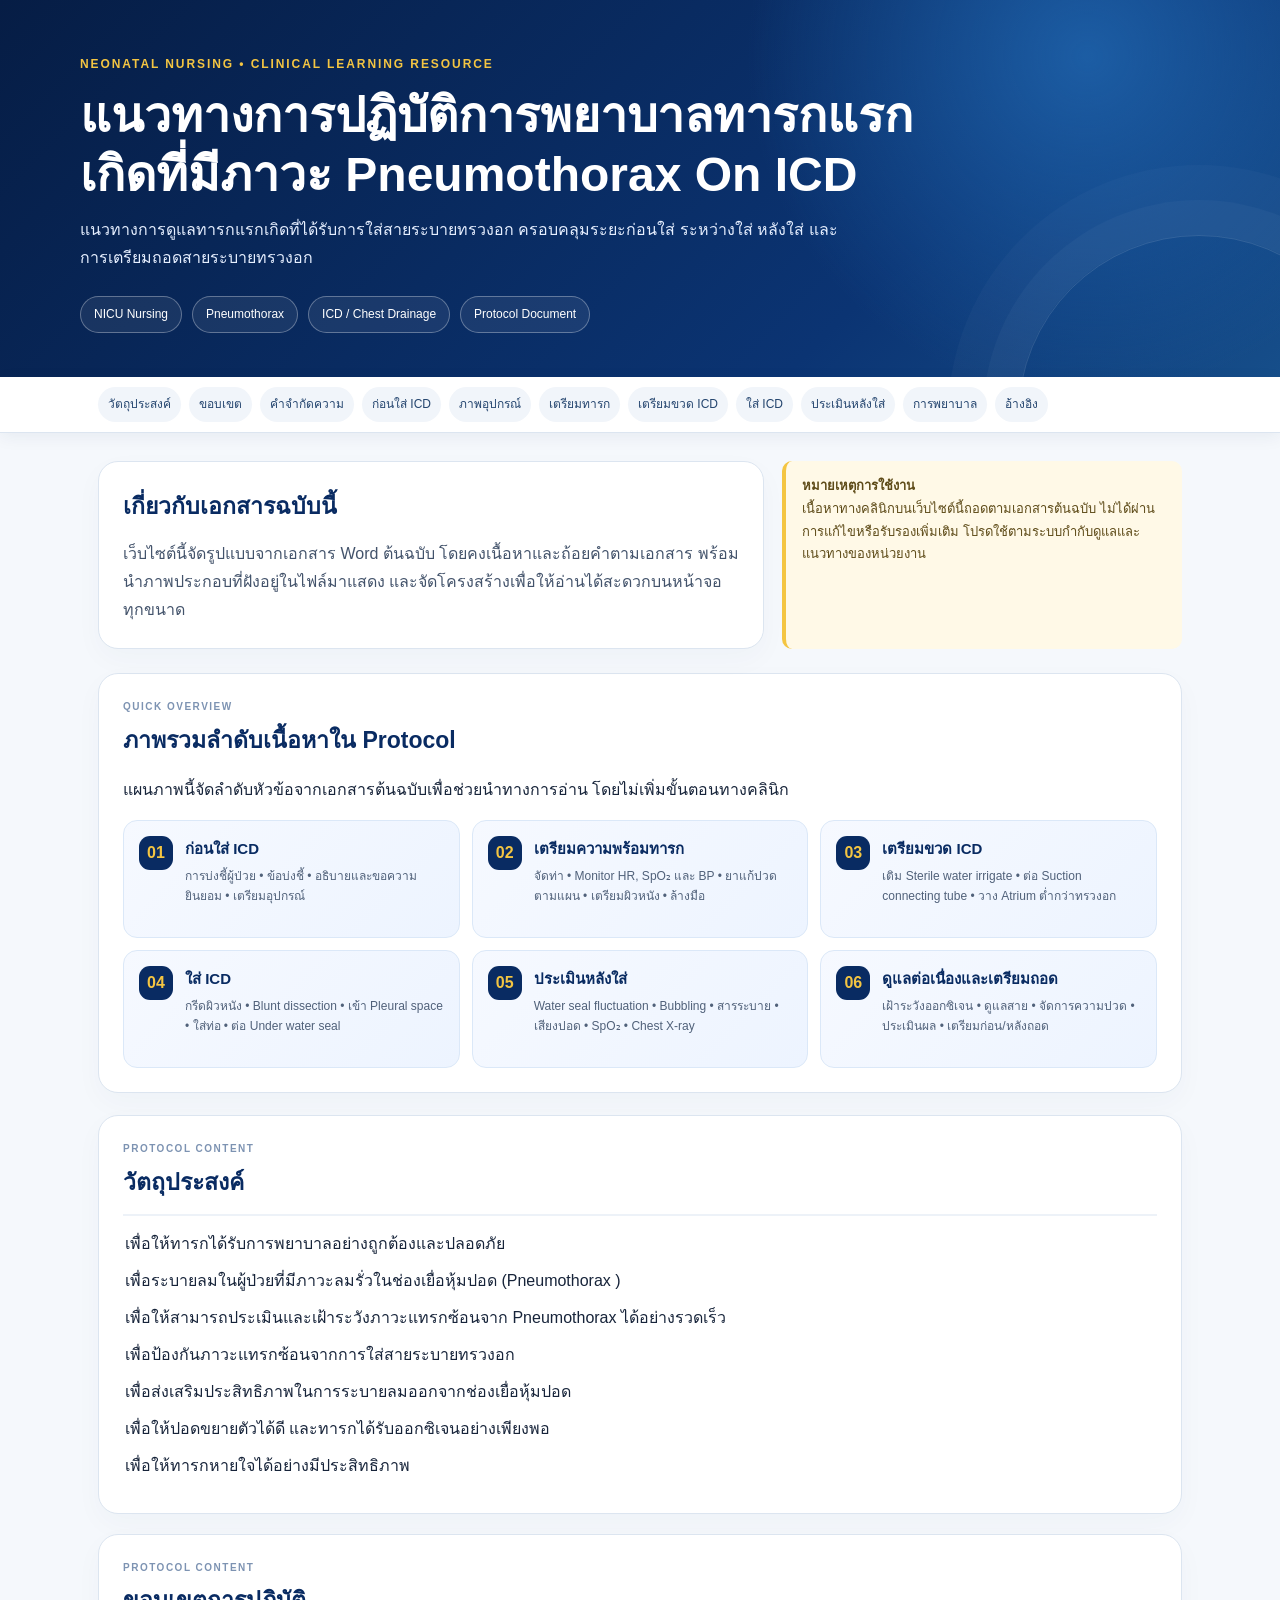
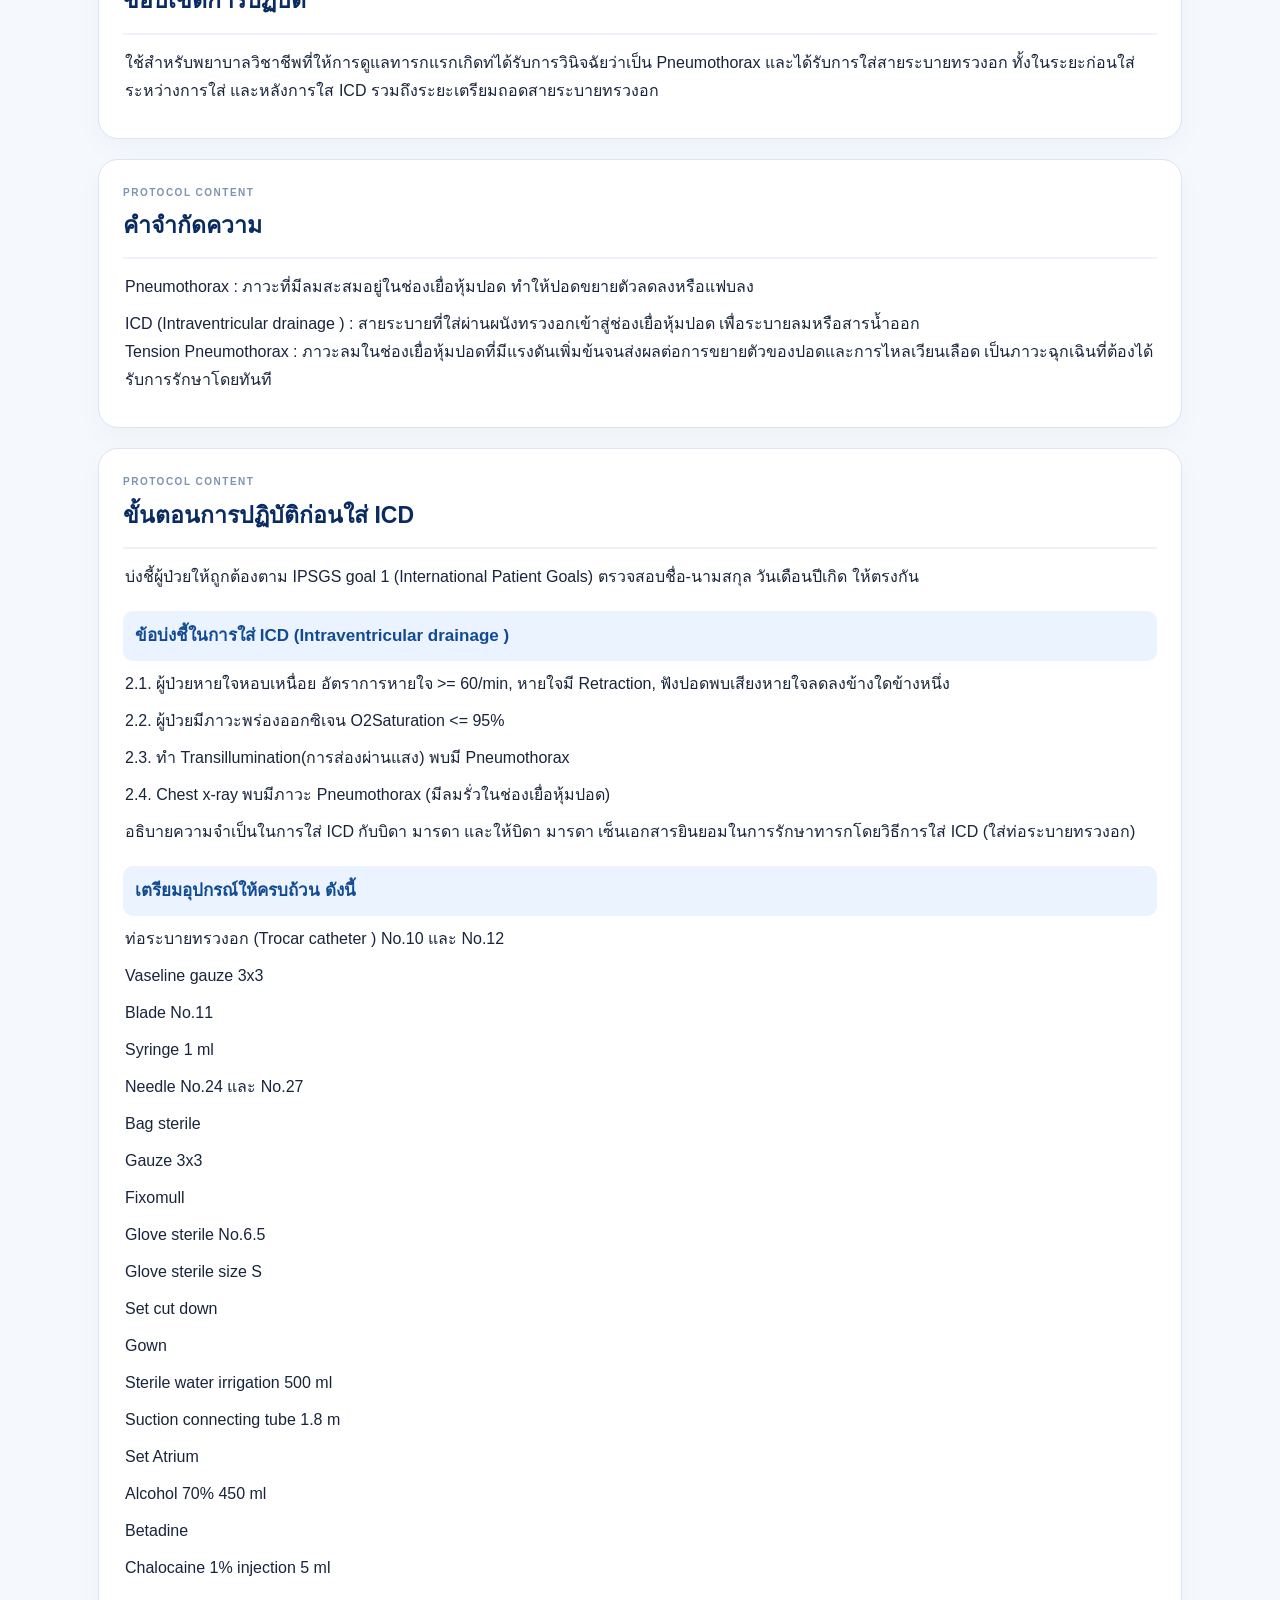
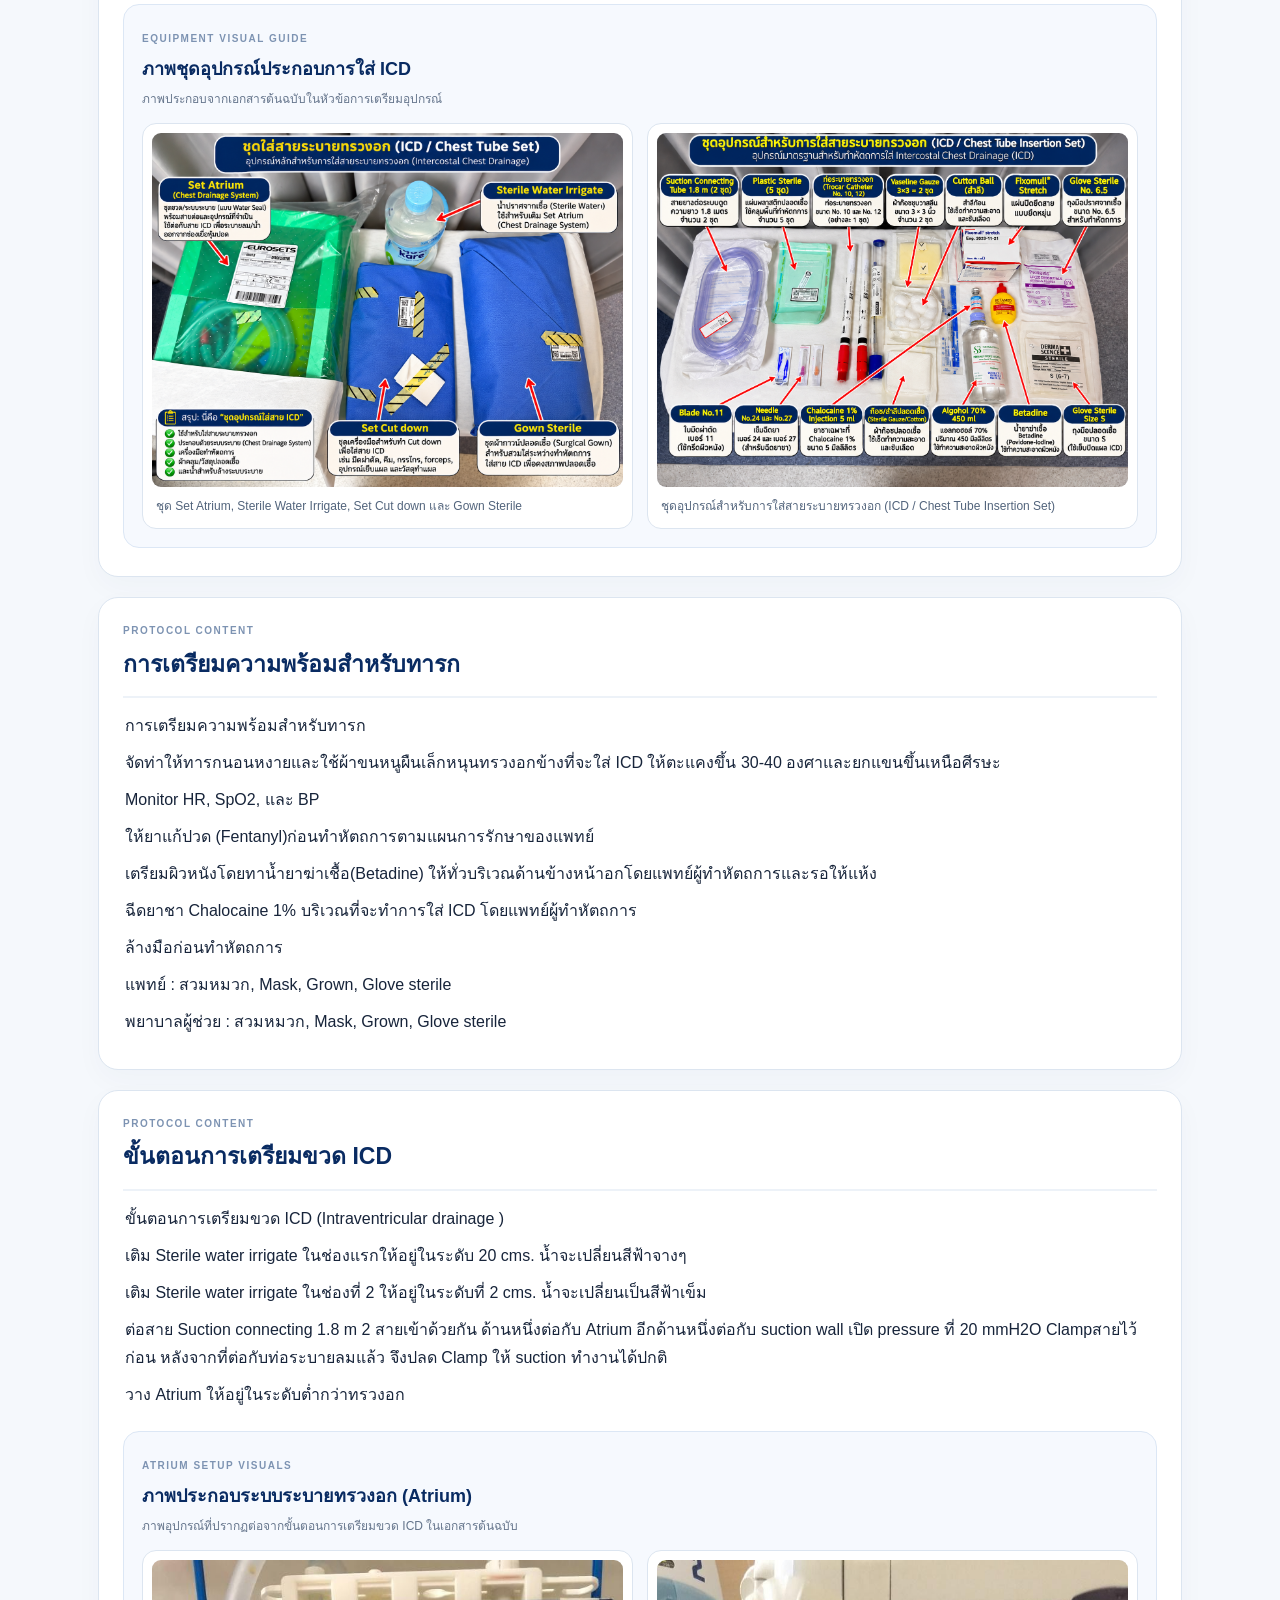
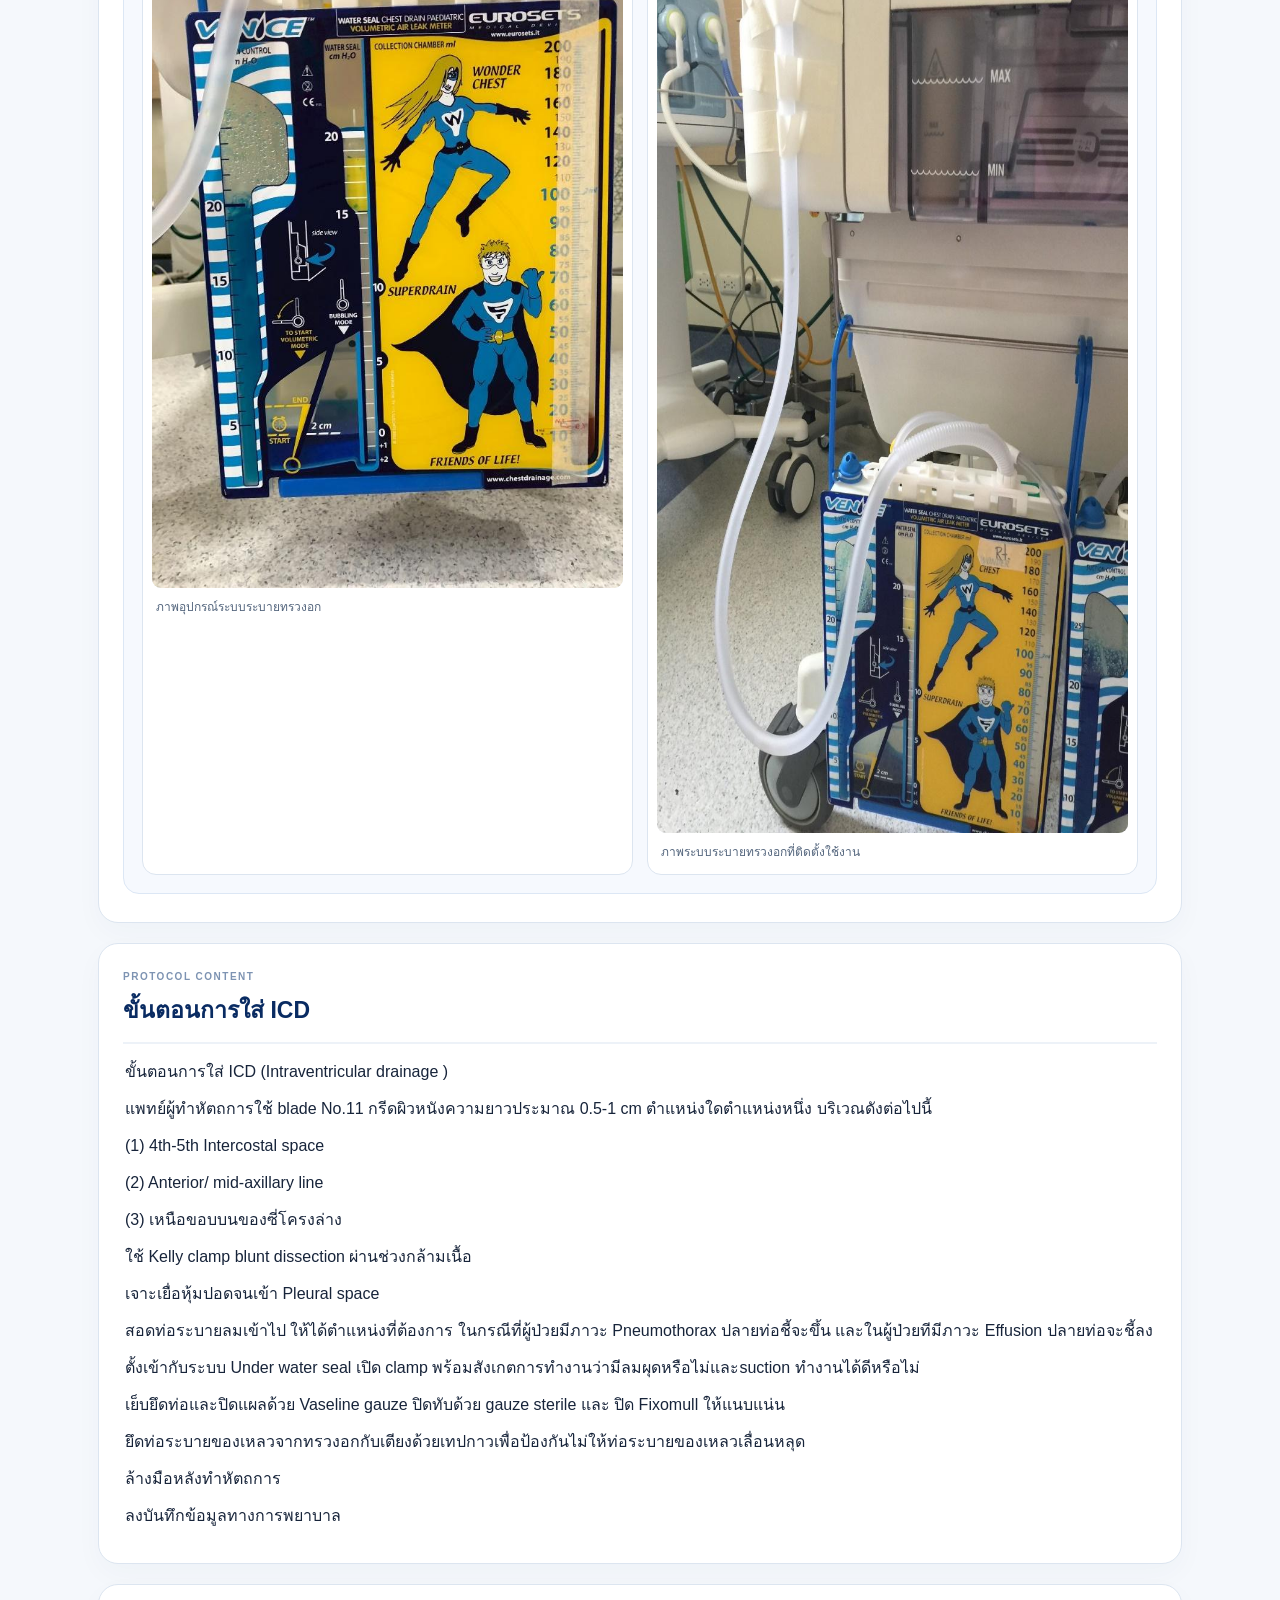
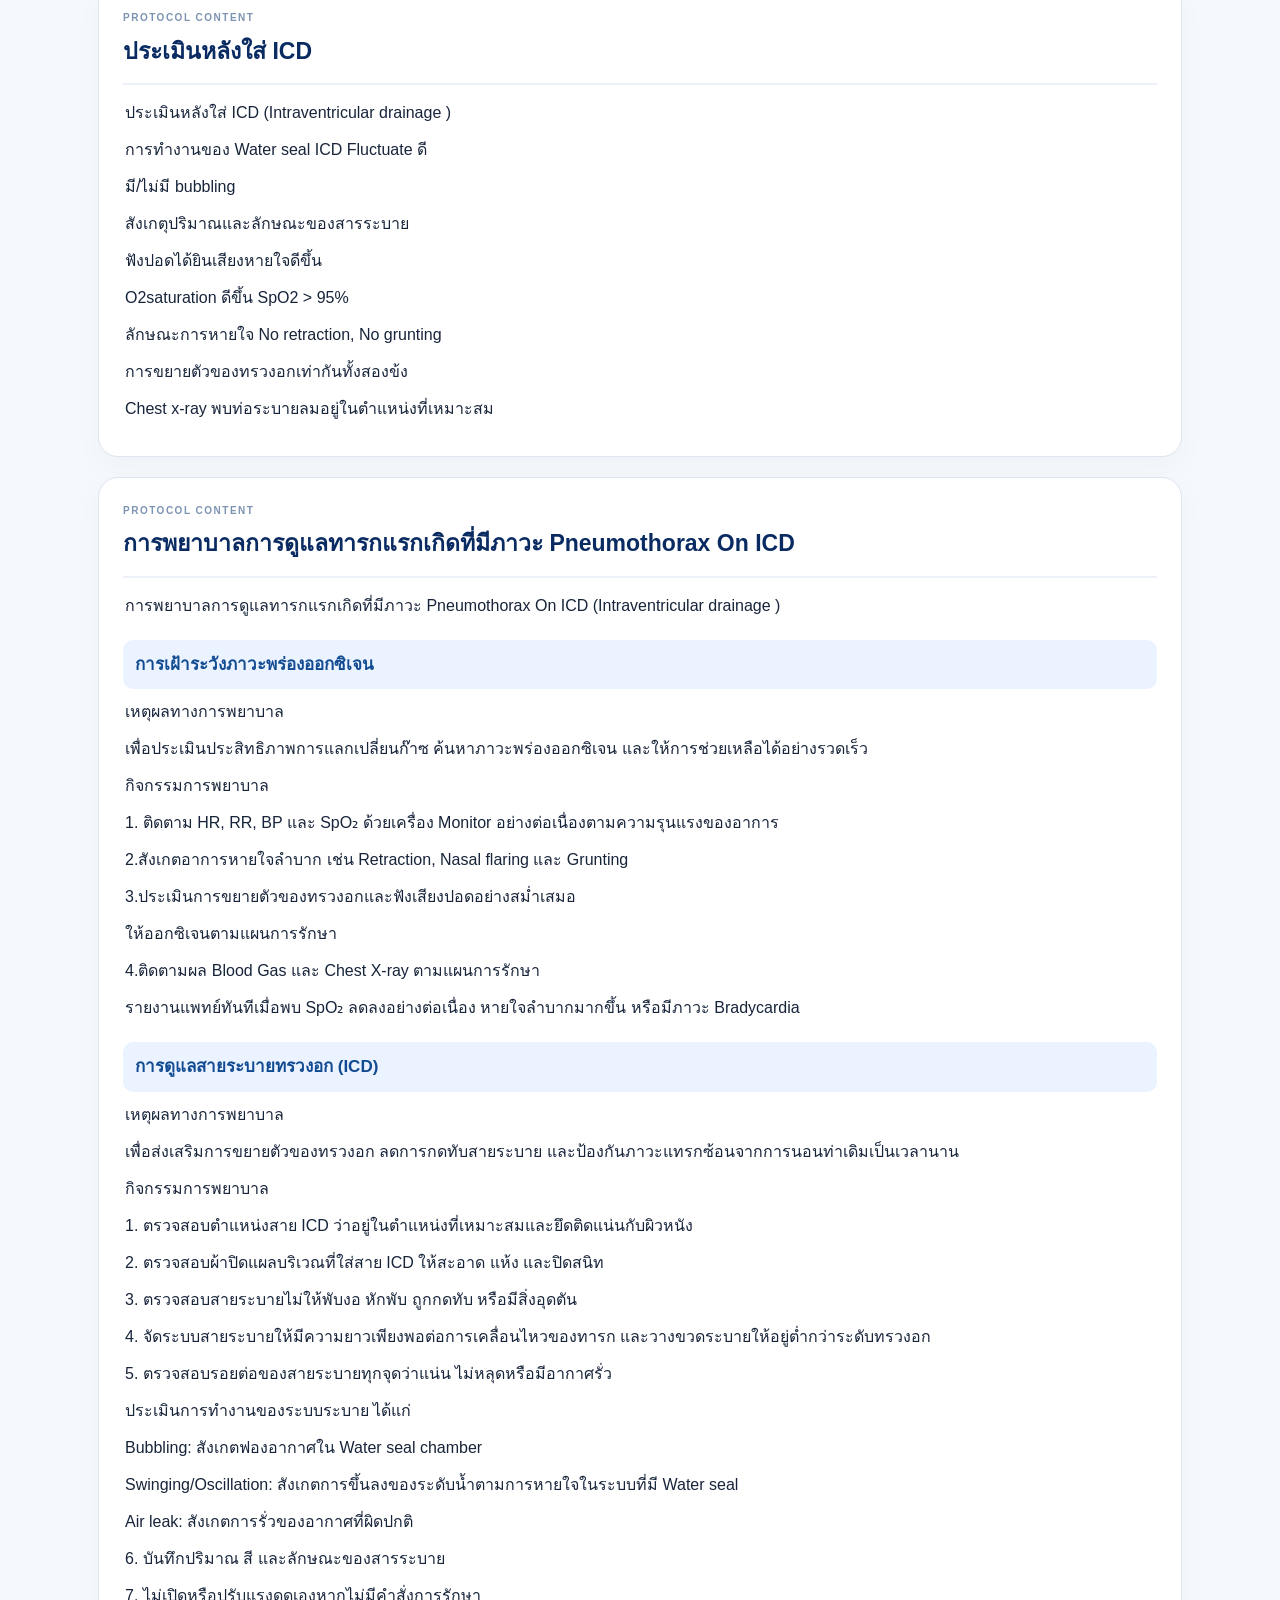
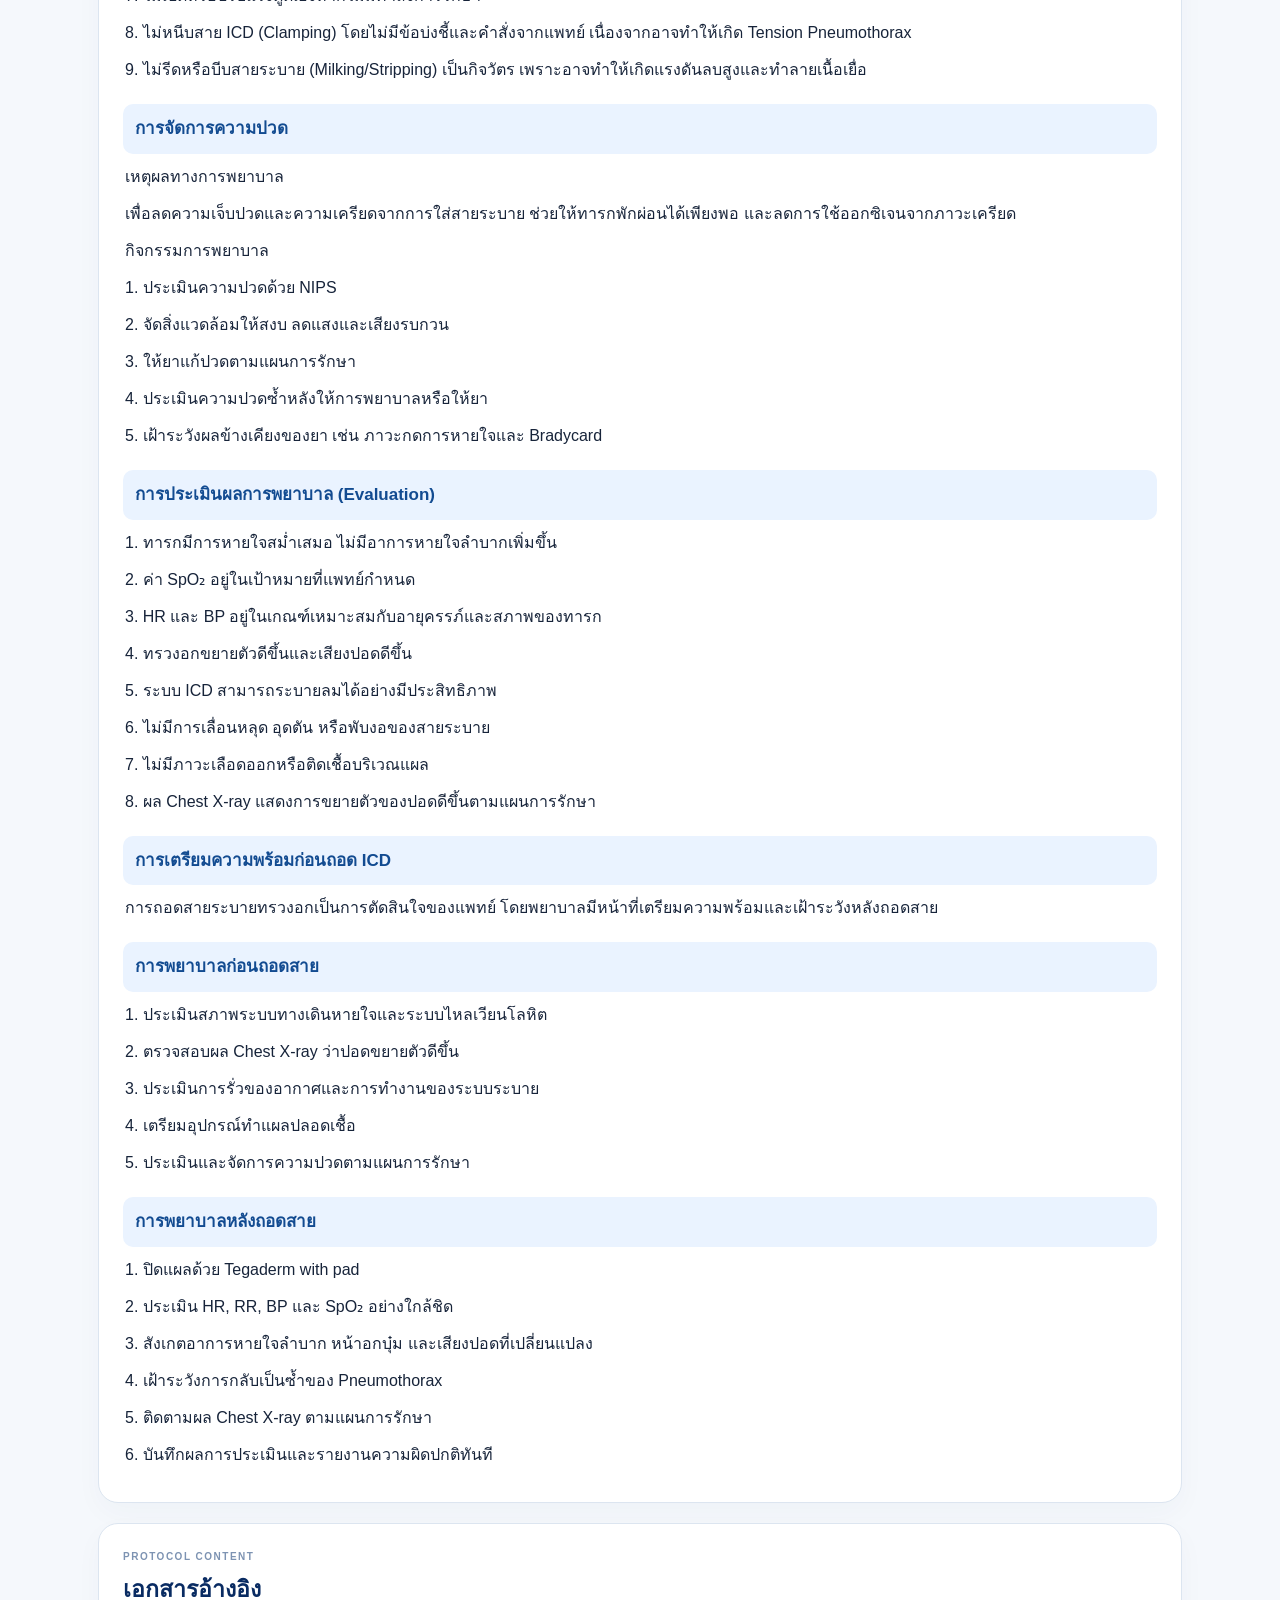
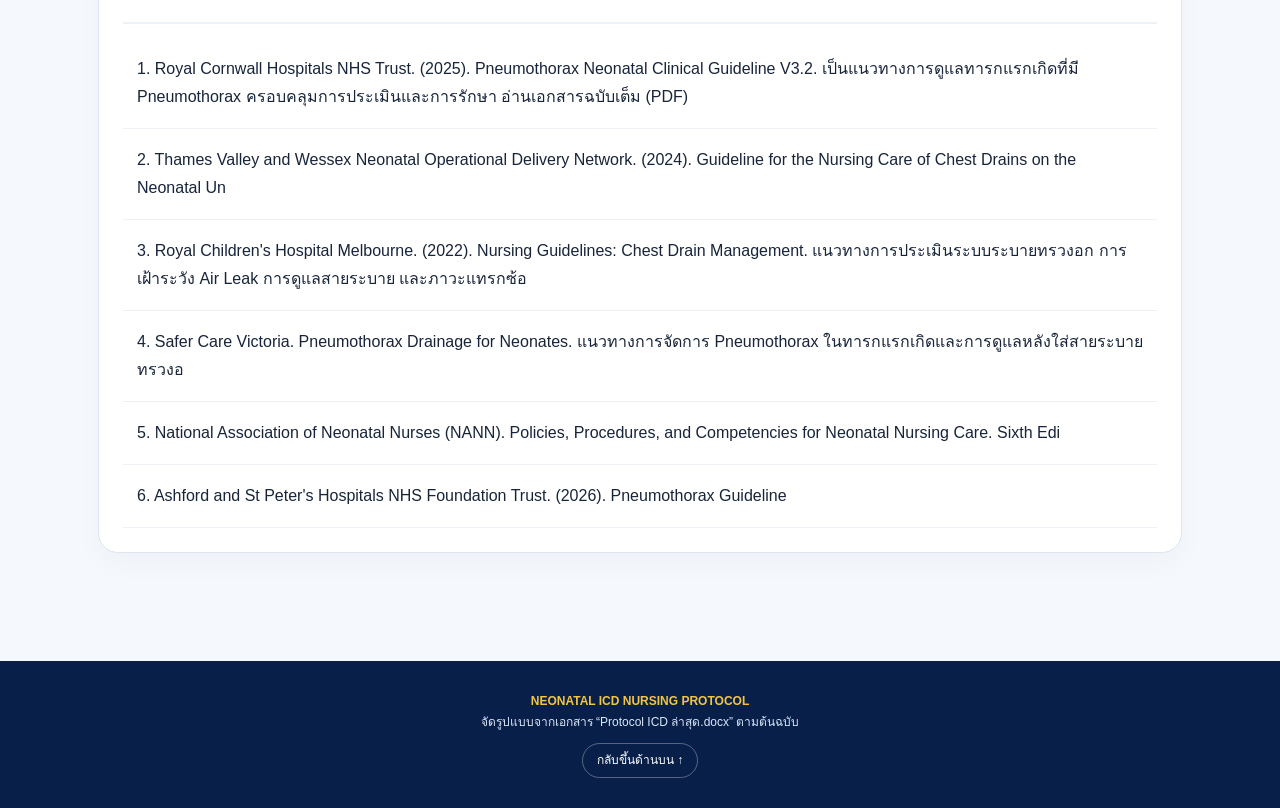
==== commit c96b6090: "Update index.html" ====
--- a/protocol/index.html
+++ b/protocol/index.html
@@ -76,7 +76,7 @@
 <div class="notice"><strong>หมายเหตุการใช้งาน</strong><br>เนื้อหาทางคลินิกบนเว็บไซต์นี้ถอดตามเอกสารต้นฉบับ ไม่ได้ผ่านการแก้ไขหรือรับรองเพิ่มเติม โปรดใช้ตามระบบกำกับดูแลและแนวทางของหน่วยงาน</div>
 </div>
 <section class="visual-panel" id="infographics"><div class="section-kicker">QUICK OVERVIEW</div><h2>ภาพรวมลำดับเนื้อหาใน Protocol</h2><p>แผนภาพนี้จัดลำดับหัวข้อจากเอกสารต้นฉบับเพื่อช่วยนำทางการอ่าน โดยไม่เพิ่มขั้นตอนทางคลินิก</p><div class="steps"><div class="step"><span class="step-no">01</span><div><h3>ก่อนใส่ ICD</h3><p>การบ่งชี้ผู้ป่วย • ข้อบ่งชี้ • อธิบายและขอความยินยอม • เตรียมอุปกรณ์</p></div></div><div class="step"><span class="step-no">02</span><div><h3>เตรียมความพร้อมทารก</h3><p>จัดท่า • Monitor HR, SpO₂ และ BP • ยาแก้ปวดตามแผน • เตรียมผิวหนัง • ล้างมือ</p></div></div><div class="step"><span class="step-no">03</span><div><h3>เตรียมขวด ICD</h3><p>เติม Sterile water irrigate • ต่อ Suction connecting tube • วาง Atrium ต่ำกว่าทรวงอก</p></div></div><div class="step"><span class="step-no">04</span><div><h3>ใส่ ICD</h3><p>กรีดผิวหนัง • Blunt dissection • เข้า Pleural space • ใส่ท่อ • ต่อ Under water seal</p></div></div><div class="step"><span class="step-no">05</span><div><h3>ประเมินหลังใส่</h3><p>Water seal fluctuation • Bubbling • สารระบาย • เสียงปอด • SpO₂ • Chest X-ray</p></div></div><div class="step"><span class="step-no">06</span><div><h3>ดูแลต่อเนื่องและเตรียมถอด</h3><p>เฝ้าระวังออกซิเจน • ดูแลสาย • จัดการความปวด • ประเมินผล • เตรียมก่อน/หลังถอด</p></div></div></div></section>
-<section class="content-section" id="overview"><div class="section-kicker">PROTOCOL CONTENT</div><h2>วัตถุประสงค์</h2><p class="source-text">เพื่อให้ทารกได้รับการพยาบาลอย่างถูกต้องและปลอดภัย</p><p class="source-text">เพื่อระบายลมในผู้ป่วยที่มีภาวะลมรั่วในช่องเยื่อหุ้มปอด (Pneumothorax )</p><p class="source-text">เพื่อให้สามารถประเมินและเฝ้าระวังภาวะแทรกซ้อนจาก Pneumothorax ได้อย่างรวดเร็ว</p><p class="source-text">เพื่อป้องกันภาวะแทรกซ้อนจากการใส่สายระบายทรวงอก</p><p class="source-text">เพื่อส่งเสริมประสิทฺภาพในการระบายลมออกจากช่องเยื่อหุ้มปอด</p><p class="source-text">เพื่อให้ปอดขยายตัวได้ดี และทารกได้รับออกซิเจนอย่างเพียงพอ</p><p class="source-text">เพื่อให้ทารกหายใจได้อย่างมีประสิทธิภาพ</p></section><section class="content-section" id="scope"><div class="section-kicker">PROTOCOL CONTENT</div><h2>ขอบเขตการปฏิบัติ</h2><p class="source-text">ใช้สำหรับพยาบาลวิชาชีพที่ให้การดูแลทารกแรกเกิดท่ได้รับการวินิจฉัยว่าเป็น Pneumothorax  และได้รับการใส่สายระบายทรวงอก  ทั้งในระยะก่อนใส่  ระหว่างการใส่ และหลังการใส ICD  รวมถึงระยะเตรียมถอดสายระบายทรวงอก</p></section><section class="content-section" id="definitions"><div class="section-kicker">PROTOCOL CONTENT</div><h2>คำจำกัดความ</h2><p class="source-text">Pneumothorax : ภาวะที่มีลมสะสมอยู่ในช่องเยื่อหุ้มปอด  ทำให้ปอดขยายตัวลดลงหรือแฟบลง</p><p class="source-text">ICD (Intraventricular drainage ) : สายระบายที่ใส่ผ่านผนังทรวงอกเข้าสู่ช่องเยื่อหุ้มปอด  เพื่อระบายลมหรือสารน้ำออก<br>Tension  Pneumothorax : ภาวะลมในช่องเยื่อหุ้มปอดที่มีแรงดันเพิ่มข้นจนส่งผลต่อการขยายตัวของปอดและการไหลเวียนเลือด  เป็นภาวะฉุกเฉินที่ต้องได้รับการรักษาโดยทันที</p></section><section class="content-section" id="before"><div class="section-kicker">PROTOCOL CONTENT</div><h2>ขั้นตอนการปฏิบัติก่อนใส่ ICD</h2><p class="source-text">บ่งชี้ผู้ป่วยให้ถูกต้องตาม IPSGS goal 1  (International Patient Goals) ตรวจสอบชื่อ-นามสกุล วันเดือนปีเกิด ให้ตรงกัน</p><h3 class="subhead">ข้อบ่งชี้ในการใส่ ICD (Intraventricular drainage )</h3><p class="source-text">2.1. ผู้ป่วยหายใจหอบเหนื่อย อัตราการหายใจ &gt;= 60/min, หายใจมี Retraction, ฟังปอดพบเสียงหายใจลดลงข้างใดข้างหนึ่ง</p><p class="source-text">2.2. ผู้ป่วยมีภาวะพร่องออกซิเจน O2Saturation &lt;= 95%</p><p class="source-text">2.3. ทำ Transillumination(การส่องผ่านแสง) พบมี Pneumothorax</p><p class="source-text">2.4. Chest x-ray พบมีภาวะ Pneumothorax (มีลมรั่วในช่องเยื่อหุ้มปอด)</p><p class="source-text">อธิบายความจำเป็นในการใส่ ICD กับบิดา มารดา และให้บิดา  มารดา เซ็นเอกสารยินยอมในการรักษาทารกโดยวิธีการใส่ ICD (ใส่ท่อระบายทรวงอก)</p><h3 class="subhead">เตรียมอุปกรณ์ให้ครบถ้วน ดังนี้</h3><p class="source-text">ท่อระบายทรวงอก (Trocar catheter ) No.10 และ No.12</p><p class="source-text">Vaseline gauze 3x3</p><p class="source-text">Blade No.11</p><p class="source-text">Syringe 1 ml</p><p class="source-text">Needle No.24 และ No.27</p><p class="source-text">Bag sterile</p><p class="source-text">Gauze 3x3</p><p class="source-text">Fixomull</p><p class="source-text">Glove sterile No.6.5</p><p class="source-text">Glove sterile size S</p><p class="source-text">Set cut down</p><p class="source-text">Gown</p><p class="source-text">Sterile water irrigation 500 ml</p><p class="source-text">Suction connecting tube 1.8 m</p><p class="source-text">Set Atrium</p><p class="source-text">Alcohol 70% 450 ml</p><p class="source-text">Betadine</p><p class="source-text">Chalocaine 1% injection 5 ml</p><div class="inline-media-block"><div class="media-heading"><span class="section-kicker">EQUIPMENT VISUAL GUIDE</span><h3>ภาพชุดอุปกรณ์ประกอบการใส่ ICD</h3><p>ภาพประกอบจากเอกสารต้นฉบับในหัวข้อการเตรียมอุปกรณ์</p></div><div class="gallery"><figure class="media-card"><img src="assets/document_image_1.png" alt="ชุด Set Atrium, Sterile Water Irrigate, Set Cut down และ Gown Sterile" loading="lazy"><figcaption>ชุด Set Atrium, Sterile Water Irrigate, Set Cut down และ Gown Sterile</figcaption></figure><figure class="media-card"><img src="assets/document_image_3.png" alt="ชุดอุปกรณ์สำหรับการใส่สายระบายทรวงอก (ICD / Chest Tube Insertion Set)" loading="lazy"><figcaption>ชุดอุปกรณ์สำหรับการใส่สายระบายทรวงอก (ICD / Chest Tube Insertion Set)</figcaption></figure></div></div></section><section class="content-section" id="preparation"><div class="section-kicker">PROTOCOL CONTENT</div><h2>การเตรียมความพร้อมสำหรับทารก</h2><p class="source-text">การเตรียมความพร้อมสำหรับทารก</p><p class="source-text">จัดท่าให้ทารกนอนหงายและใช้ผ้าขนหนูผืนเล็กหนุนทรวงอกข้างที่จะใส่ ICD ให้ตะแคงขึ้น 30-40 องศาและยกแขนขึ้นเหนือศีรษะ</p><p class="source-text">Monitor HR, SpO2, และ BP</p><p class="source-text">ให้ยาแก้ปวด (Fentanyl)ก่อนทำหัตถการตามแผนการรักษาของแพทย์</p><p class="source-text">เตรียมผิวหนังโดยทาน้ำยาฆ่าเชื้อ(Betadine) ให้ทั่วบริเวณด้านข้างหน้าอกโดยแพทย์ผู้ทำหัตถการและรอให้แห้ง</p><p class="source-text">ฉีดยาชา Chalocaine 1% บริเวณที่จะทำการใส่ ICD โดยแพทย์ผู้ทำหัตถการ</p><p class="source-text">ล้างมือก่อนทำหัตถการ</p><p class="source-text">แพทย์ : สวมหมวก, Mask, Grown, Glove sterile</p><p class="source-text">พยาบาลผู้ช่วย : สวมหมวก, Mask, Grown, Glove sterile</p></section><section class="content-section" id="atrium"><div class="section-kicker">PROTOCOL CONTENT</div><h2>ขั้นตอนการเตรียมขวด ICD</h2><p class="source-text">ขั้นตอนการเตรียมขวด ICD (Intraventricular drainage )</p><p class="source-text">เติม Sterile water irrigate ในช่องแรกให้อยู่ในระดับ 20 cms. น้ำจะเปลี่ยนสีฟ้าจางๆ</p><p class="source-text">เติม Sterile water irrigate ในช่องที่ 2 ให้อยู่ในระดับที่ 2 cms. น้ำจะเปลี่ยนเป็นสีฟ้าเข็ม</p><p class="source-text">ต่อสาย Suction connecting 1.8 m 2 สายเข้าด้วยกัน ด้านหนึ่งต่อกับ Atrium อีกด้านหนึ่งต่อกับ suction wall เปิด pressure ที่ 20 mmH2O  Clampสายไว้ก่อน หลังจากที่ต่อกับท่อระบายลมแล้ว จึงปลด Clamp ให้ suction ทำงานได้ปกติ</p><p class="source-text">วาง Atrium ให้อยู่ในระดับต่ำกว่าทรวงอก</p><div class="inline-media-block"><div class="media-heading"><span class="section-kicker">ATRIUM SETUP VISUALS</span><h3>ภาพประกอบระบบระบายทรวงอก (Atrium)</h3><p>ภาพอุปกรณ์ที่ปรากฏต่อจากขั้นตอนการเตรียมขวด ICD ในเอกสารต้นฉบับ</p></div><div class="gallery"><figure class="media-card"><img src="assets/document_image_4.jpg" alt="ภาพอุปกรณ์ระบบระบายทรวงอก" loading="lazy"><figcaption>ภาพอุปกรณ์ระบบระบายทรวงอก</figcaption></figure><figure class="media-card"><img src="assets/document_image_2.jpg" alt="ภาพระบบระบายทรวงอกที่ติดตั้งใช้งาน" loading="lazy"><figcaption>ภาพระบบระบายทรวงอกที่ติดตั้งใช้งาน</figcaption></figure></div></div></section><section class="content-section" id="insertion"><div class="section-kicker">PROTOCOL CONTENT</div><h2>ขั้นตอนการใส่ ICD</h2><p class="source-text">ขั้นตอนการใส่ ICD (Intraventricular drainage )</p><p class="source-text">แพทย์ผู้ทำหัตถการใช้ blade No.11 กรีดผิวหนังความยาวประมาณ 0.5-1 cm ตำแหน่งใดตำแหน่งหนึ่ง บริเวณดังต่อไปนี้</p><p class="source-text">(1) 4th-5th Intercostal space</p><p class="source-text">(2) Anterior/ mid-axillary line</p><p class="source-text">(3) เหนือขอบบนของซี่โครงล่าง</p><p class="source-text">ใช้ Kelly clamp blunt dissection ผ่านช่วงกล้ามเนื้อ</p><p class="source-text">เจาะเยื่อหุ้มปอดจนเข้า Pleural space</p><p class="source-text">สอดท่อระบายลมเข้าไป ให้ได้ตำแหน่งที่ต้องการ ในกรณีที่ผู้ป่วยมีภาวะ Pneumothorax ปลายท่อชี้จะขึ้น และในผู้ป่วยทีมีภาวะ Effusion ปลายท่อจะชี้ลง</p><p class="source-text">ตั้งเข้ากับระบบ Under water seal เปิด clamp พร้อมสังเกตการทำงานว่ามีลมผุดหรือไม่และsuction ทำงานได้ดีหรือไม่</p><p class="source-text">เย็บยึดท่อและปิดแผลด้วย Vaseline gauze ปิดทับด้วย gauze sterile และ ปิด Fixomull ให้แนบแน่น</p><p class="source-text">ยึดท่อระบายของเหลวจากทรวงอกกับเตียงด้วยเทปกาวเพื่อป้องกันไม่ให้ท่อระบายของเหลวเลื่อนหลุด</p><p class="source-text">ล้างมือหลังทำหัตถการ</p><p class="source-text">ลงบันทึกข้อมูลทางการพยาบาล</p></section><section class="content-section" id="assessment"><div class="section-kicker">PROTOCOL CONTENT</div><h2>ประเมินหลังใส่ ICD</h2><p class="source-text">ประเมินหลังใส่ ICD  (Intraventricular drainage )</p><p class="source-text">การทำงานของ Water  seal ICD Fluctuate ดี</p><p class="source-text">มี/ไม่มี bubbling</p><p class="source-text">สังเกตุปริมาณและลักษณะของสารระบาย</p><p class="source-text">ฟังปอดได้ยินเสียงหายใจดีขึ้น</p><p class="source-text">O2saturation ดีขึ้น SpO2 &gt; 95%</p><p class="source-text">ลักษณะการหายใจ No retraction, No grunting</p><p class="source-text">การขยายตัวของทรวงอกเท่ากันทั้งสองข้ง</p><p class="source-text">Chest x-ray พบท่อระบายลมอยู่ในตำแหน่งที่เหมาะสม</p></section><section class="content-section" id="nursing"><div class="section-kicker">PROTOCOL CONTENT</div><h2>การพยาบาลการดูแลทารกแรกเกิดที่มีภาวะ Pneumothorax On ICD</h2><p class="source-text">การพยาบาลการดูแลทารกแรกเกิดที่มีภาวะ Pneumothorax  On ICD (Intraventricular drainage )</p><h3 class="subhead">การเฝ้าระวังภาวะพร่องออกซิเจน</h3><p class="source-text">เหตุผลทางการพยาบาล</p><p class="source-text">เพื่อประเมินประสิทธิภาพการแลกเปลี่ยนก๊าซ ค้นหาภาวะพร่องออกซิเจน และให้การช่วยเหลือได้อย่างรวดเร็ว</p><p class="source-text">กิจกรรมการพยาบาล</p><p class="source-text">1.  ติดตาม HR, RR, BP และ SpO₂ ด้วยเครื่อง Monitor อย่างต่อเนื่องตามความรุนแรงของอาการ</p><p class="source-text">2.สังเกตอาการหายใจลำบาก เช่น Retraction, Nasal flaring และ Grunting</p><p class="source-text">3.ประเมินการขยายตัวของทรวงอกและฟังเสียงปอดอย่างสม่ำเสมอ</p><p class="source-text">ให้ออกซิเจนตามแผนการรักษา</p><p class="source-text">4.ติดตามผล Blood Gas และ Chest X-ray ตามแผนการรักษา</p><p class="source-text">รายงานแพทย์ทันทีเมื่อพบ SpO₂ ลดลงอย่างต่อเนื่อง หายใจลำบากมากขึ้น หรือมีภาวะ Bradycardia</p><h3 class="subhead">การดูแลสายระบายทรวงอก (ICD)</h3><p class="source-text">เหตุผลทางการพยาบาล</p><p class="source-text">เพื่อส่งเสริมการขยายตัวของทรวงอก ลดการกดทับสายระบาย และป้องกันภาวะแทรกซ้อนจากการนอนท่าเดิมเป็นเวลานาน</p><p class="source-text">กิจกรรมการพยาบาล</p><p class="source-text">1.  ตรวจสอบตำแหน่งสาย ICD ว่าอยู่ในตำแหน่งที่เหมาะสมและยึดติดแน่นกับผิวหนัง</p><p class="source-text">2.  ตรวจสอบผ้าปิดแผลบริเวณที่ใส่สาย ICD ให้สะอาด แห้ง และปิดสนิท</p><p class="source-text">3.  ตรวจสอบสายระบายไม่ให้พับงอ หักพับ ถูกกดทับ หรือมีสิ่งอุดตัน</p><p class="source-text">4.  จัดระบบสายระบายให้มีความยาวเพียงพอต่อการเคลื่อนไหวของทารก และวางขวดระบายให้อยู่ต่ำกว่าระดับทรวงอก</p><p class="source-text">5.  ตรวจสอบรอยต่อของสายระบายทุกจุดว่าแน่น ไม่หลุดหรือมีอากาศรั่ว</p><p class="source-text">ประเมินการทำงานของระบบระบาย ได้แก่</p><p class="source-text">Bubbling: สังเกตฟองอากาศใน Water seal chamber</p><p class="source-text">Swinging/Oscillation: สังเกตการขึ้นลงของระดับน้ำตามการหายใจในระบบที่มี Water seal</p><p class="source-text">Air leak: สังเกตการรั่วของอากาศที่ผิดปกติ</p><p class="source-text">6.  บันทึกปริมาณ สี และลักษณะของสารระบาย</p><p class="source-text">7.  ไม่เปิดหรือปรับแรงดูดเองหากไม่มีคำสั่งการรักษา</p><p class="source-text">8.  ไม่หนีบสาย ICD (Clamping) โดยไม่มีข้อบ่งชี้และคำสั่งจากแพทย์ เนื่องจากอาจทำให้เกิด Tension Pneumothorax</p><p class="source-text">9.  ไม่รีดหรือบีบสายระบาย (Milking/Stripping) เป็นกิจวัตร เพราะอาจทำให้เกิดแรงดันลบสูงและทำลายเนื้อเยื่อ</p><h3 class="subhead">การจัดการความปวด</h3><p class="source-text">เหตุผลทางการพยาบาล</p><p class="source-text">เพื่อลดความเจ็บปวดและความเครียดจากการใส่สายระบาย ช่วยให้ทารกพักผ่อนได้เพียงพอ และลดการใช้ออกซิเจนจากภาวะเครียด</p><p class="source-text">กิจกรรมการพยาบาล</p><p class="source-text">1.  ประเมินความปวดด้วย NIPS</p><p class="source-text">2.  จัดสิ่งแวดล้อมให้สงบ ลดแสงและเสียงรบกวน</p><p class="source-text">3.  ให้ยาแก้ปวดตามแผนการรักษา</p><p class="source-text">4.  ประเมินความปวดซ้ำหลังให้การพยาบาลหรือให้ยา</p><p class="source-text">5.  เฝ้าระวังผลข้างเคียงของยา เช่น ภาวะกดการหายใจและ Bradycard</p><h3 class="subhead">การประเมินผลการพยาบาล (Evaluation)</h3><p class="source-text">1.  ทารกมีการหายใจสม่ำเสมอ ไม่มีอาการหายใจลำบากเพิ่มขึ้น</p><p class="source-text">2.  ค่า SpO₂ อยู่ในเป้าหมายที่แพทย์กำหนด</p><p class="source-text">3.  HR และ BP อยู่ในเกณฑ์เหมาะสมกับอายุครรภ์และสภาพของทารก</p><p class="source-text">4.  ทรวงอกขยายตัวดีขึ้นและเสียงปอดดีขึ้น</p><p class="source-text">5.  ระบบ ICD สามารถระบายลมได้อย่างมีประสิทธิภาพ</p><p class="source-text">6.  ไม่มีการเลื่อนหลุด อุดตัน หรือพับงอของสายระบาย</p><p class="source-text">7.  ไม่มีภาวะเลือดออกหรือติดเชื้อบริเวณแผล</p><p class="source-text">8.  ผล Chest X-ray แสดงการขยายตัวของปอดดีขึ้นตามแผนการรักษา</p><h3 class="subhead">การเตรียมความพร้อมก่อนถอด ICD</h3><p class="source-text">การถอดสายระบายทรวงอกเป็นการตัดสินใจของแพทย์ โดยพยาบาลมีหน้าที่เตรียมความพร้อมและเฝ้าระวังหลังถอดสาย</p><h3 class="subhead">การพยาบาลก่อนถอดสาย</h3><p class="source-text">1.  ประเมินสภาพระบบทางเดินหายใจและระบบไหลเวียนโลหิต</p><p class="source-text">2.  ตรวจสอบผล Chest X-ray ว่าปอดขยายตัวดีขึ้น</p><p class="source-text">3.  ประเมินการรั่วของอากาศและการทำงานของระบบระบาย</p><p class="source-text">4.  เตรียมอุปกรณ์ทำแผลปลอดเชื้อ</p><p class="source-text">5.  ประเมินและจัดการความปวดตามแผนการรักษา</p><h3 class="subhead">การพยาบาลหลังถอดสาย</h3><p class="source-text">1.  ปิดแผลด้วย  Tegaderm with pad</p><p class="source-text">2.  ประเมิน HR, RR, BP และ SpO₂ อย่างใกล้ชิด</p><p class="source-text">3.  สังเกตอาการหายใจลำบาก หน้าอกบุ๋ม และเสียงปอดที่เปลี่ยนแปลง</p><p class="source-text">4.  เฝ้าระวังการกลับเป็นซ้ำของ Pneumothorax</p><p class="source-text">5.  ติดตามผล Chest X-ray ตามแผนการรักษา</p><p class="source-text">6.  บันทึกผลการประเมินและรายงานความผิดปกติทันที</p></section><section class="content-section" id="references"><div class="section-kicker">PROTOCOL CONTENT</div><h2>เอกสารอ้างอิง</h2><div class="reference"><p class="source-text">1. Royal Cornwall Hospitals NHS Trust. (2025). Pneumothorax Neonatal Clinical Guideline V3.2. เป็นแนวทางการดูแลทารกแรกเกิดที่มี Pneumothorax ครอบคลุมการประเมินและการรักษา อ่านเอกสารฉบับเต็ม (PDF)⁠</p></div><div class="reference"><p class="source-text">2. Thames Valley and Wessex Neonatal Operational Delivery Network. (2024). Guideline for the Nursing Care of Chest Drains on the Neonatal Un</p></div><div class="reference"><p class="source-text">3. Royal Children&#x27;s Hospital Melbourne. (2022). Nursing Guidelines: Chest Drain Management. แนวทางการประเมินระบบระบายทรวงอก การเฝ้าระวัง Air Leak การดูแลสายระบาย และภาวะแทรกซ้อ</p></div><div class="reference"><p class="source-text">4. Safer Care Victoria. Pneumothorax Drainage for Neonates. แนวทางการจัดการ Pneumothorax ในทารกแรกเกิดและการดูแลหลังใส่สายระบายทรวงอ</p></div><div class="reference"><p class="source-text">5. National Association of Neonatal Nurses (NANN). Policies, Procedures, and Competencies for Neonatal Nursing Care. Sixth Edi</p></div><div class="reference"><p class="source-text">6. Ashford and St Peter&#x27;s Hospitals NHS Foundation Trust. (2026). Pneumothorax Guideline</p></div></section>
+<section class="content-section" id="overview"><div class="section-kicker">PROTOCOL CONTENT</div><h2>วัตถุประสงค์</h2><p class="source-text">เพื่อให้ทารกได้รับการพยาบาลอย่างถูกต้องและปลอดภัย</p><p class="source-text">เพื่อระบายลมในผู้ป่วยที่มีภาวะลมรั่วในช่องเยื่อหุ้มปอด (Pneumothorax )</p><p class="source-text">เพื่อให้สามารถประเมินและเฝ้าระวังภาวะแทรกซ้อนจาก Pneumothorax ได้อย่างรวดเร็ว</p><p class="source-text">เพื่อป้องกันภาวะแทรกซ้อนจากการใส่สายระบายทรวงอก</p><p class="source-text">เพื่อส่งเสริมประสิทธิภาพในการระบายลมออกจากช่องเยื่อหุ้มปอด</p><p class="source-text">เพื่อให้ปอดขยายตัวได้ดี และทารกได้รับออกซิเจนอย่างเพียงพอ</p><p class="source-text">เพื่อให้ทารกหายใจได้อย่างมีประสิทธิภาพ</p></section><section class="content-section" id="scope"><div class="section-kicker">PROTOCOL CONTENT</div><h2>ขอบเขตการปฏิบัติ</h2><p class="source-text">ใช้สำหรับพยาบาลวิชาชีพที่ให้การดูแลทารกแรกเกิดท่ได้รับการวินิจฉัยว่าเป็น Pneumothorax  และได้รับการใส่สายระบายทรวงอก  ทั้งในระยะก่อนใส่  ระหว่างการใส่ และหลังการใส ICD  รวมถึงระยะเตรียมถอดสายระบายทรวงอก</p></section><section class="content-section" id="definitions"><div class="section-kicker">PROTOCOL CONTENT</div><h2>คำจำกัดความ</h2><p class="source-text">Pneumothorax : ภาวะที่มีลมสะสมอยู่ในช่องเยื่อหุ้มปอด  ทำให้ปอดขยายตัวลดลงหรือแฟบลง</p><p class="source-text">ICD (Intraventricular drainage ) : สายระบายที่ใส่ผ่านผนังทรวงอกเข้าสู่ช่องเยื่อหุ้มปอด  เพื่อระบายลมหรือสารน้ำออก<br>Tension  Pneumothorax : ภาวะลมในช่องเยื่อหุ้มปอดที่มีแรงดันเพิ่มข้นจนส่งผลต่อการขยายตัวของปอดและการไหลเวียนเลือด  เป็นภาวะฉุกเฉินที่ต้องได้รับการรักษาโดยทันที</p></section><section class="content-section" id="before"><div class="section-kicker">PROTOCOL CONTENT</div><h2>ขั้นตอนการปฏิบัติก่อนใส่ ICD</h2><p class="source-text">บ่งชี้ผู้ป่วยให้ถูกต้องตาม IPSGS goal 1  (International Patient Goals) ตรวจสอบชื่อ-นามสกุล วันเดือนปีเกิด ให้ตรงกัน</p><h3 class="subhead">ข้อบ่งชี้ในการใส่ ICD (Intraventricular drainage )</h3><p class="source-text">2.1. ผู้ป่วยหายใจหอบเหนื่อย อัตราการหายใจ &gt;= 60/min, หายใจมี Retraction, ฟังปอดพบเสียงหายใจลดลงข้างใดข้างหนึ่ง</p><p class="source-text">2.2. ผู้ป่วยมีภาวะพร่องออกซิเจน O2Saturation &lt;= 95%</p><p class="source-text">2.3. ทำ Transillumination(การส่องผ่านแสง) พบมี Pneumothorax</p><p class="source-text">2.4. Chest x-ray พบมีภาวะ Pneumothorax (มีลมรั่วในช่องเยื่อหุ้มปอด)</p><p class="source-text">อธิบายความจำเป็นในการใส่ ICD กับบิดา มารดา และให้บิดา  มารดา เซ็นเอกสารยินยอมในการรักษาทารกโดยวิธีการใส่ ICD (ใส่ท่อระบายทรวงอก)</p><h3 class="subhead">เตรียมอุปกรณ์ให้ครบถ้วน ดังนี้</h3><p class="source-text">ท่อระบายทรวงอก (Trocar catheter ) No.10 และ No.12</p><p class="source-text">Vaseline gauze 3x3</p><p class="source-text">Blade No.11</p><p class="source-text">Syringe 1 ml</p><p class="source-text">Needle No.24 และ No.27</p><p class="source-text">Bag sterile</p><p class="source-text">Gauze 3x3</p><p class="source-text">Fixomull</p><p class="source-text">Glove sterile No.6.5</p><p class="source-text">Glove sterile size S</p><p class="source-text">Set cut down</p><p class="source-text">Gown</p><p class="source-text">Sterile water irrigation 500 ml</p><p class="source-text">Suction connecting tube 1.8 m</p><p class="source-text">Set Atrium</p><p class="source-text">Alcohol 70% 450 ml</p><p class="source-text">Betadine</p><p class="source-text">Chalocaine 1% injection 5 ml</p><div class="inline-media-block"><div class="media-heading"><span class="section-kicker">EQUIPMENT VISUAL GUIDE</span><h3>ภาพชุดอุปกรณ์ประกอบการใส่ ICD</h3><p>ภาพประกอบจากเอกสารต้นฉบับในหัวข้อการเตรียมอุปกรณ์</p></div><div class="gallery"><figure class="media-card"><img src="assets/document_image_1.png" alt="ชุด Set Atrium, Sterile Water Irrigate, Set Cut down และ Gown Sterile" loading="lazy"><figcaption>ชุด Set Atrium, Sterile Water Irrigate, Set Cut down และ Gown Sterile</figcaption></figure><figure class="media-card"><img src="assets/document_image_3.png" alt="ชุดอุปกรณ์สำหรับการใส่สายระบายทรวงอก (ICD / Chest Tube Insertion Set)" loading="lazy"><figcaption>ชุดอุปกรณ์สำหรับการใส่สายระบายทรวงอก (ICD / Chest Tube Insertion Set)</figcaption></figure></div></div></section><section class="content-section" id="preparation"><div class="section-kicker">PROTOCOL CONTENT</div><h2>การเตรียมความพร้อมสำหรับทารก</h2><p class="source-text">การเตรียมความพร้อมสำหรับทารก</p><p class="source-text">จัดท่าให้ทารกนอนหงายและใช้ผ้าขนหนูผืนเล็กหนุนทรวงอกข้างที่จะใส่ ICD ให้ตะแคงขึ้น 30-40 องศาและยกแขนขึ้นเหนือศีรษะ</p><p class="source-text">Monitor HR, SpO2, และ BP</p><p class="source-text">ให้ยาแก้ปวด (Fentanyl)ก่อนทำหัตถการตามแผนการรักษาของแพทย์</p><p class="source-text">เตรียมผิวหนังโดยทาน้ำยาฆ่าเชื้อ(Betadine) ให้ทั่วบริเวณด้านข้างหน้าอกโดยแพทย์ผู้ทำหัตถการและรอให้แห้ง</p><p class="source-text">ฉีดยาชา Chalocaine 1% บริเวณที่จะทำการใส่ ICD โดยแพทย์ผู้ทำหัตถการ</p><p class="source-text">ล้างมือก่อนทำหัตถการ</p><p class="source-text">แพทย์ : สวมหมวก, Mask, Grown, Glove sterile</p><p class="source-text">พยาบาลผู้ช่วย : สวมหมวก, Mask, Grown, Glove sterile</p></section><section class="content-section" id="atrium"><div class="section-kicker">PROTOCOL CONTENT</div><h2>ขั้นตอนการเตรียมขวด ICD</h2><p class="source-text">ขั้นตอนการเตรียมขวด ICD (Intraventricular drainage )</p><p class="source-text">เติม Sterile water irrigate ในช่องแรกให้อยู่ในระดับ 20 cms. น้ำจะเปลี่ยนสีฟ้าจางๆ</p><p class="source-text">เติม Sterile water irrigate ในช่องที่ 2 ให้อยู่ในระดับที่ 2 cms. น้ำจะเปลี่ยนเป็นสีฟ้าเข็ม</p><p class="source-text">ต่อสาย Suction connecting 1.8 m 2 สายเข้าด้วยกัน ด้านหนึ่งต่อกับ Atrium อีกด้านหนึ่งต่อกับ suction wall เปิด pressure ที่ 20 mmH2O  Clampสายไว้ก่อน หลังจากที่ต่อกับท่อระบายลมแล้ว จึงปลด Clamp ให้ suction ทำงานได้ปกติ</p><p class="source-text">วาง Atrium ให้อยู่ในระดับต่ำกว่าทรวงอก</p><div class="inline-media-block"><div class="media-heading"><span class="section-kicker">ATRIUM SETUP VISUALS</span><h3>ภาพประกอบระบบระบายทรวงอก (Atrium)</h3><p>ภาพอุปกรณ์ที่ปรากฏต่อจากขั้นตอนการเตรียมขวด ICD ในเอกสารต้นฉบับ</p></div><div class="gallery"><figure class="media-card"><img src="assets/document_image_4.jpg" alt="ภาพอุปกรณ์ระบบระบายทรวงอก" loading="lazy"><figcaption>ภาพอุปกรณ์ระบบระบายทรวงอก</figcaption></figure><figure class="media-card"><img src="assets/document_image_2.jpg" alt="ภาพระบบระบายทรวงอกที่ติดตั้งใช้งาน" loading="lazy"><figcaption>ภาพระบบระบายทรวงอกที่ติดตั้งใช้งาน</figcaption></figure></div></div></section><section class="content-section" id="insertion"><div class="section-kicker">PROTOCOL CONTENT</div><h2>ขั้นตอนการใส่ ICD</h2><p class="source-text">ขั้นตอนการใส่ ICD (Intraventricular drainage )</p><p class="source-text">แพทย์ผู้ทำหัตถการใช้ blade No.11 กรีดผิวหนังความยาวประมาณ 0.5-1 cm ตำแหน่งใดตำแหน่งหนึ่ง บริเวณดังต่อไปนี้</p><p class="source-text">(1) 4th-5th Intercostal space</p><p class="source-text">(2) Anterior/ mid-axillary line</p><p class="source-text">(3) เหนือขอบบนของซี่โครงล่าง</p><p class="source-text">ใช้ Kelly clamp blunt dissection ผ่านช่วงกล้ามเนื้อ</p><p class="source-text">เจาะเยื่อหุ้มปอดจนเข้า Pleural space</p><p class="source-text">สอดท่อระบายลมเข้าไป ให้ได้ตำแหน่งที่ต้องการ ในกรณีที่ผู้ป่วยมีภาวะ Pneumothorax ปลายท่อชี้จะขึ้น และในผู้ป่วยทีมีภาวะ Effusion ปลายท่อจะชี้ลง</p><p class="source-text">ตั้งเข้ากับระบบ Under water seal เปิด clamp พร้อมสังเกตการทำงานว่ามีลมผุดหรือไม่และsuction ทำงานได้ดีหรือไม่</p><p class="source-text">เย็บยึดท่อและปิดแผลด้วย Vaseline gauze ปิดทับด้วย gauze sterile และ ปิด Fixomull ให้แนบแน่น</p><p class="source-text">ยึดท่อระบายของเหลวจากทรวงอกกับเตียงด้วยเทปกาวเพื่อป้องกันไม่ให้ท่อระบายของเหลวเลื่อนหลุด</p><p class="source-text">ล้างมือหลังทำหัตถการ</p><p class="source-text">ลงบันทึกข้อมูลทางการพยาบาล</p></section><section class="content-section" id="assessment"><div class="section-kicker">PROTOCOL CONTENT</div><h2>ประเมินหลังใส่ ICD</h2><p class="source-text">ประเมินหลังใส่ ICD  (Intraventricular drainage )</p><p class="source-text">การทำงานของ Water  seal ICD Fluctuate ดี</p><p class="source-text">มี/ไม่มี bubbling</p><p class="source-text">สังเกตุปริมาณและลักษณะของสารระบาย</p><p class="source-text">ฟังปอดได้ยินเสียงหายใจดีขึ้น</p><p class="source-text">O2saturation ดีขึ้น SpO2 &gt; 95%</p><p class="source-text">ลักษณะการหายใจ No retraction, No grunting</p><p class="source-text">การขยายตัวของทรวงอกเท่ากันทั้งสองข้ง</p><p class="source-text">Chest x-ray พบท่อระบายลมอยู่ในตำแหน่งที่เหมาะสม</p></section><section class="content-section" id="nursing"><div class="section-kicker">PROTOCOL CONTENT</div><h2>การพยาบาลการดูแลทารกแรกเกิดที่มีภาวะ Pneumothorax On ICD</h2><p class="source-text">การพยาบาลการดูแลทารกแรกเกิดที่มีภาวะ Pneumothorax  On ICD (Intraventricular drainage )</p><h3 class="subhead">การเฝ้าระวังภาวะพร่องออกซิเจน</h3><p class="source-text">เหตุผลทางการพยาบาล</p><p class="source-text">เพื่อประเมินประสิทธิภาพการแลกเปลี่ยนก๊าซ ค้นหาภาวะพร่องออกซิเจน และให้การช่วยเหลือได้อย่างรวดเร็ว</p><p class="source-text">กิจกรรมการพยาบาล</p><p class="source-text">1.  ติดตาม HR, RR, BP และ SpO₂ ด้วยเครื่อง Monitor อย่างต่อเนื่องตามความรุนแรงของอาการ</p><p class="source-text">2.สังเกตอาการหายใจลำบาก เช่น Retraction, Nasal flaring และ Grunting</p><p class="source-text">3.ประเมินการขยายตัวของทรวงอกและฟังเสียงปอดอย่างสม่ำเสมอ</p><p class="source-text">ให้ออกซิเจนตามแผนการรักษา</p><p class="source-text">4.ติดตามผล Blood Gas และ Chest X-ray ตามแผนการรักษา</p><p class="source-text">รายงานแพทย์ทันทีเมื่อพบ SpO₂ ลดลงอย่างต่อเนื่อง หายใจลำบากมากขึ้น หรือมีภาวะ Bradycardia</p><h3 class="subhead">การดูแลสายระบายทรวงอก (ICD)</h3><p class="source-text">เหตุผลทางการพยาบาล</p><p class="source-text">เพื่อส่งเสริมการขยายตัวของทรวงอก ลดการกดทับสายระบาย และป้องกันภาวะแทรกซ้อนจากการนอนท่าเดิมเป็นเวลานาน</p><p class="source-text">กิจกรรมการพยาบาล</p><p class="source-text">1.  ตรวจสอบตำแหน่งสาย ICD ว่าอยู่ในตำแหน่งที่เหมาะสมและยึดติดแน่นกับผิวหนัง</p><p class="source-text">2.  ตรวจสอบผ้าปิดแผลบริเวณที่ใส่สาย ICD ให้สะอาด แห้ง และปิดสนิท</p><p class="source-text">3.  ตรวจสอบสายระบายไม่ให้พับงอ หักพับ ถูกกดทับ หรือมีสิ่งอุดตัน</p><p class="source-text">4.  จัดระบบสายระบายให้มีความยาวเพียงพอต่อการเคลื่อนไหวของทารก และวางขวดระบายให้อยู่ต่ำกว่าระดับทรวงอก</p><p class="source-text">5.  ตรวจสอบรอยต่อของสายระบายทุกจุดว่าแน่น ไม่หลุดหรือมีอากาศรั่ว</p><p class="source-text">ประเมินการทำงานของระบบระบาย ได้แก่</p><p class="source-text">Bubbling: สังเกตฟองอากาศใน Water seal chamber</p><p class="source-text">Swinging/Oscillation: สังเกตการขึ้นลงของระดับน้ำตามการหายใจในระบบที่มี Water seal</p><p class="source-text">Air leak: สังเกตการรั่วของอากาศที่ผิดปกติ</p><p class="source-text">6.  บันทึกปริมาณ สี และลักษณะของสารระบาย</p><p class="source-text">7.  ไม่เปิดหรือปรับแรงดูดเองหากไม่มีคำสั่งการรักษา</p><p class="source-text">8.  ไม่หนีบสาย ICD (Clamping) โดยไม่มีข้อบ่งชี้และคำสั่งจากแพทย์ เนื่องจากอาจทำให้เกิด Tension Pneumothorax</p><p class="source-text">9.  ไม่รีดหรือบีบสายระบาย (Milking/Stripping) เป็นกิจวัตร เพราะอาจทำให้เกิดแรงดันลบสูงและทำลายเนื้อเยื่อ</p><h3 class="subhead">การจัดการความปวด</h3><p class="source-text">เหตุผลทางการพยาบาล</p><p class="source-text">เพื่อลดความเจ็บปวดและความเครียดจากการใส่สายระบาย ช่วยให้ทารกพักผ่อนได้เพียงพอ และลดการใช้ออกซิเจนจากภาวะเครียด</p><p class="source-text">กิจกรรมการพยาบาล</p><p class="source-text">1.  ประเมินความปวดด้วย NIPS</p><p class="source-text">2.  จัดสิ่งแวดล้อมให้สงบ ลดแสงและเสียงรบกวน</p><p class="source-text">3.  ให้ยาแก้ปวดตามแผนการรักษา</p><p class="source-text">4.  ประเมินความปวดซ้ำหลังให้การพยาบาลหรือให้ยา</p><p class="source-text">5.  เฝ้าระวังผลข้างเคียงของยา เช่น ภาวะกดการหายใจและ Bradycard</p><h3 class="subhead">การประเมินผลการพยาบาล (Evaluation)</h3><p class="source-text">1.  ทารกมีการหายใจสม่ำเสมอ ไม่มีอาการหายใจลำบากเพิ่มขึ้น</p><p class="source-text">2.  ค่า SpO₂ อยู่ในเป้าหมายที่แพทย์กำหนด</p><p class="source-text">3.  HR และ BP อยู่ในเกณฑ์เหมาะสมกับอายุครรภ์และสภาพของทารก</p><p class="source-text">4.  ทรวงอกขยายตัวดีขึ้นและเสียงปอดดีขึ้น</p><p class="source-text">5.  ระบบ ICD สามารถระบายลมได้อย่างมีประสิทธิภาพ</p><p class="source-text">6.  ไม่มีการเลื่อนหลุด อุดตัน หรือพับงอของสายระบาย</p><p class="source-text">7.  ไม่มีภาวะเลือดออกหรือติดเชื้อบริเวณแผล</p><p class="source-text">8.  ผล Chest X-ray แสดงการขยายตัวของปอดดีขึ้นตามแผนการรักษา</p><h3 class="subhead">การเตรียมความพร้อมก่อนถอด ICD</h3><p class="source-text">การถอดสายระบายทรวงอกเป็นการตัดสินใจของแพทย์ โดยพยาบาลมีหน้าที่เตรียมความพร้อมและเฝ้าระวังหลังถอดสาย</p><h3 class="subhead">การพยาบาลก่อนถอดสาย</h3><p class="source-text">1.  ประเมินสภาพระบบทางเดินหายใจและระบบไหลเวียนโลหิต</p><p class="source-text">2.  ตรวจสอบผล Chest X-ray ว่าปอดขยายตัวดีขึ้น</p><p class="source-text">3.  ประเมินการรั่วของอากาศและการทำงานของระบบระบาย</p><p class="source-text">4.  เตรียมอุปกรณ์ทำแผลปลอดเชื้อ</p><p class="source-text">5.  ประเมินและจัดการความปวดตามแผนการรักษา</p><h3 class="subhead">การพยาบาลหลังถอดสาย</h3><p class="source-text">1.  ปิดแผลด้วย  Tegaderm with pad</p><p class="source-text">2.  ประเมิน HR, RR, BP และ SpO₂ อย่างใกล้ชิด</p><p class="source-text">3.  สังเกตอาการหายใจลำบาก หน้าอกบุ๋ม และเสียงปอดที่เปลี่ยนแปลง</p><p class="source-text">4.  เฝ้าระวังการกลับเป็นซ้ำของ Pneumothorax</p><p class="source-text">5.  ติดตามผล Chest X-ray ตามแผนการรักษา</p><p class="source-text">6.  บันทึกผลการประเมินและรายงานความผิดปกติทันที</p></section><section class="content-section" id="references"><div class="section-kicker">PROTOCOL CONTENT</div><h2>เอกสารอ้างอิง</h2><div class="reference"><p class="source-text">1. Royal Cornwall Hospitals NHS Trust. (2025). Pneumothorax Neonatal Clinical Guideline V3.2. เป็นแนวทางการดูแลทารกแรกเกิดที่มี Pneumothorax ครอบคลุมการประเมินและการรักษา อ่านเอกสารฉบับเต็ม (PDF)⁠</p></div><div class="reference"><p class="source-text">2. Thames Valley and Wessex Neonatal Operational Delivery Network. (2024). Guideline for the Nursing Care of Chest Drains on the Neonatal Un</p></div><div class="reference"><p class="source-text">3. Royal Children&#x27;s Hospital Melbourne. (2022). Nursing Guidelines: Chest Drain Management. แนวทางการประเมินระบบระบายทรวงอก การเฝ้าระวัง Air Leak การดูแลสายระบาย และภาวะแทรกซ้อ</p></div><div class="reference"><p class="source-text">4. Safer Care Victoria. Pneumothorax Drainage for Neonates. แนวทางการจัดการ Pneumothorax ในทารกแรกเกิดและการดูแลหลังใส่สายระบายทรวงอ</p></div><div class="reference"><p class="source-text">5. National Association of Neonatal Nurses (NANN). Policies, Procedures, and Competencies for Neonatal Nursing Care. Sixth Edi</p></div><div class="reference"><p class="source-text">6. Ashford and St Peter&#x27;s Hospitals NHS Foundation Trust. (2026). Pneumothorax Guideline</p></div></section>
 
 </main>
 <footer class="footer"><strong>NEONATAL ICD NURSING PROTOCOL</strong><br>จัดรูปแบบจากเอกสาร “Protocol ICD ล่าสุด.docx” ตามต้นฉบับ<br><a class="backtop" href="#top">กลับขึ้นด้านบน ↑</a></footer>
